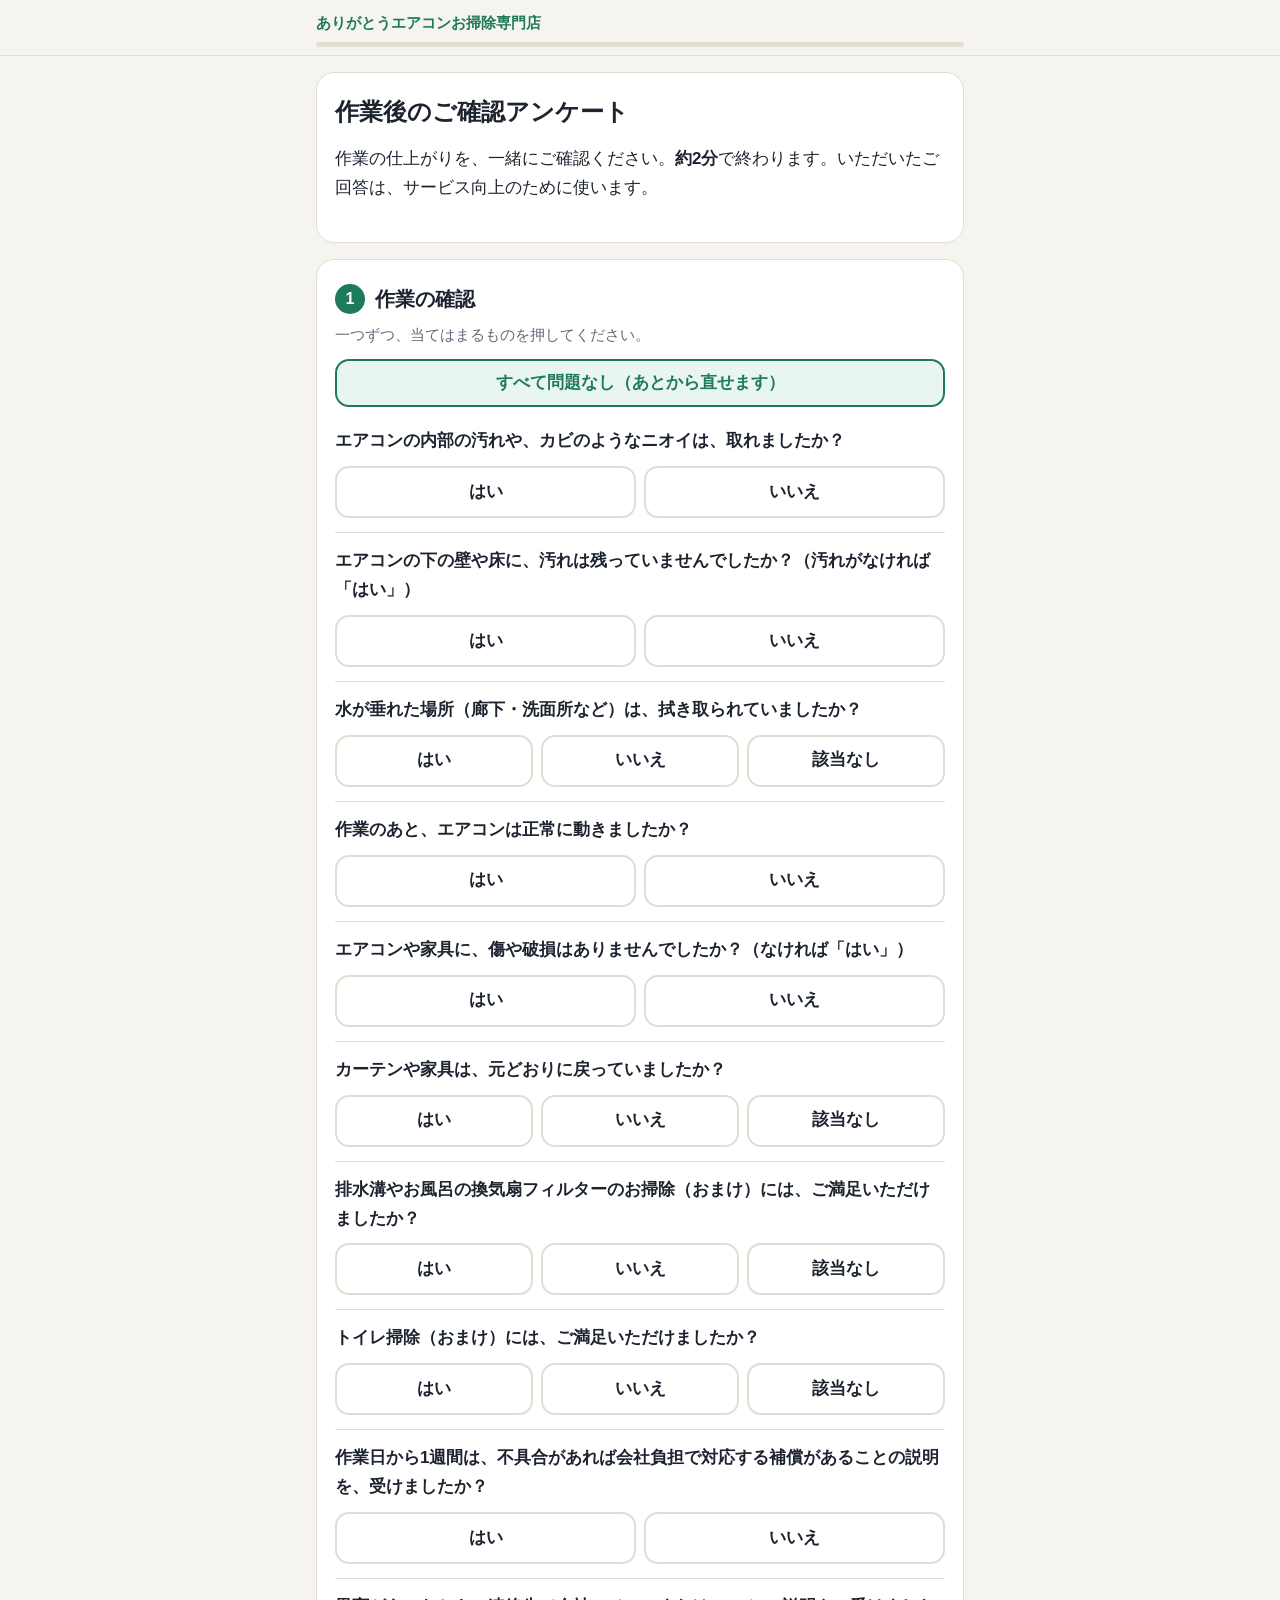
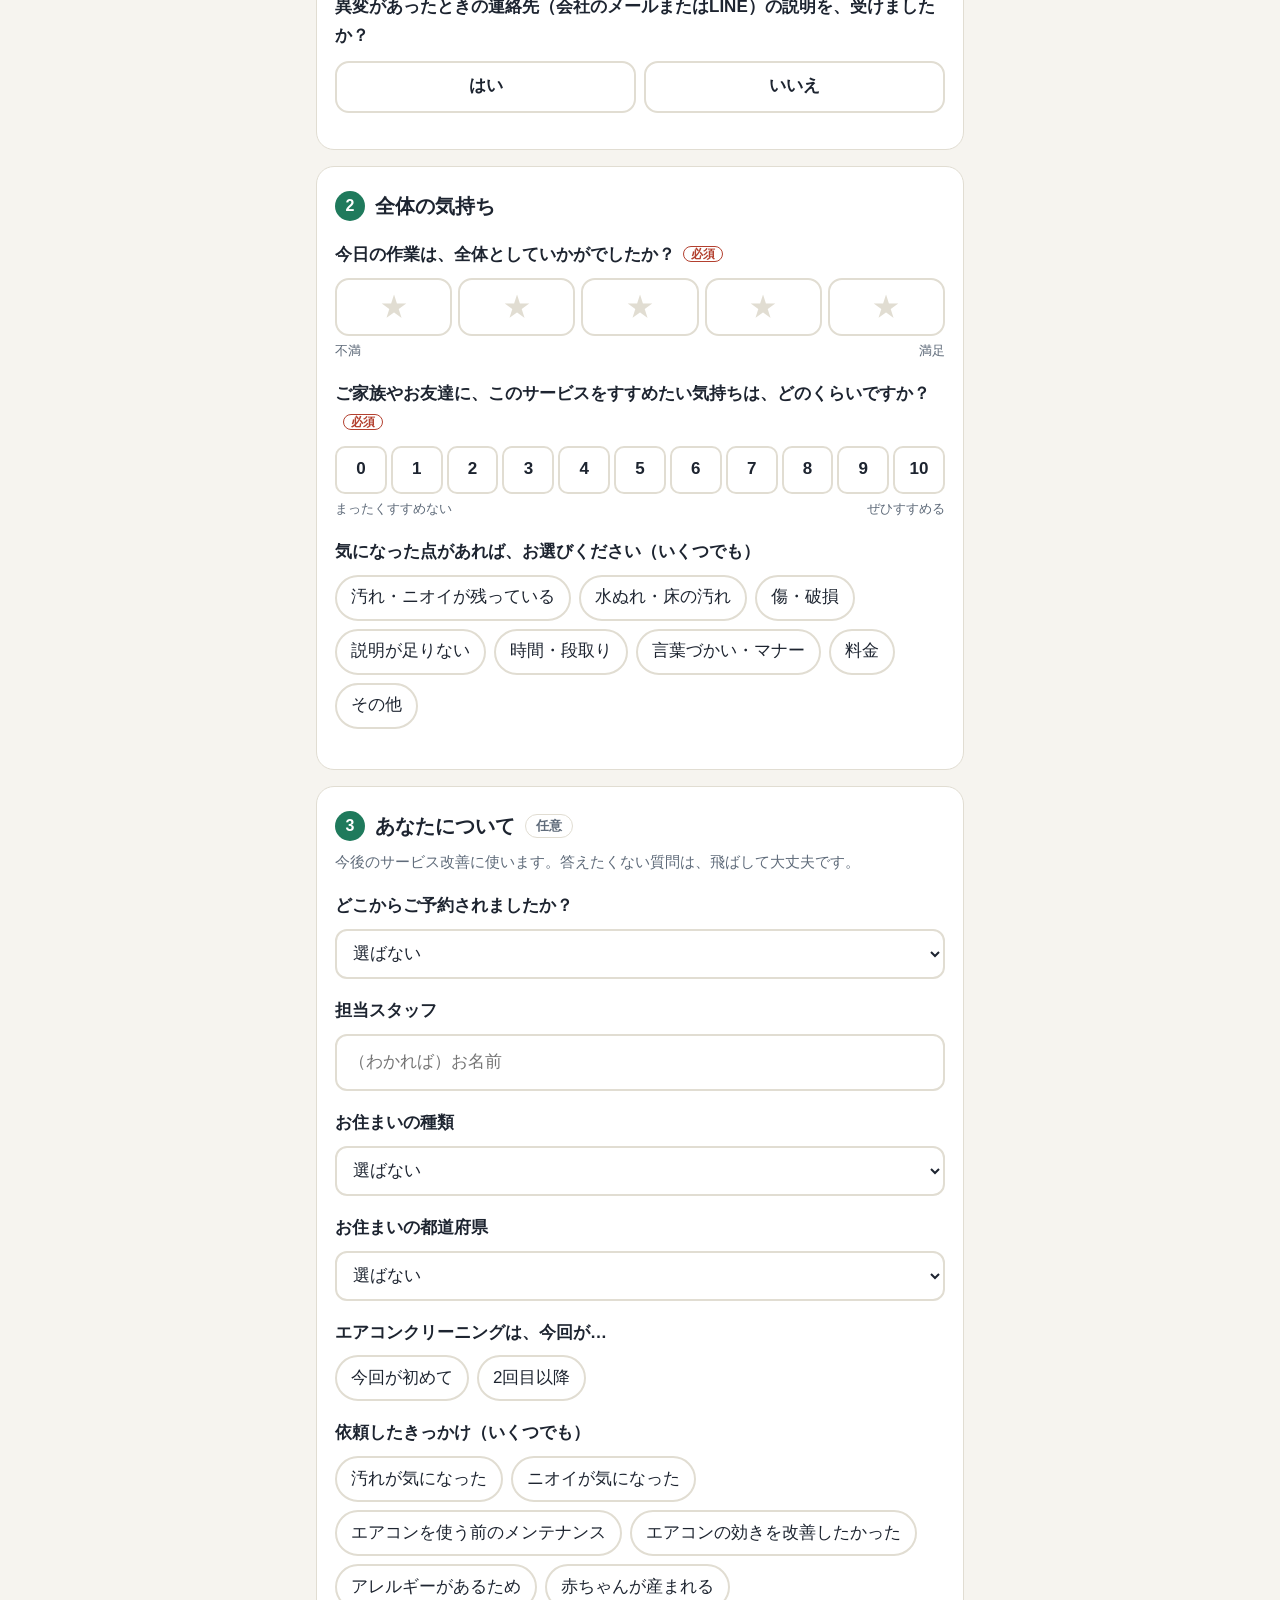
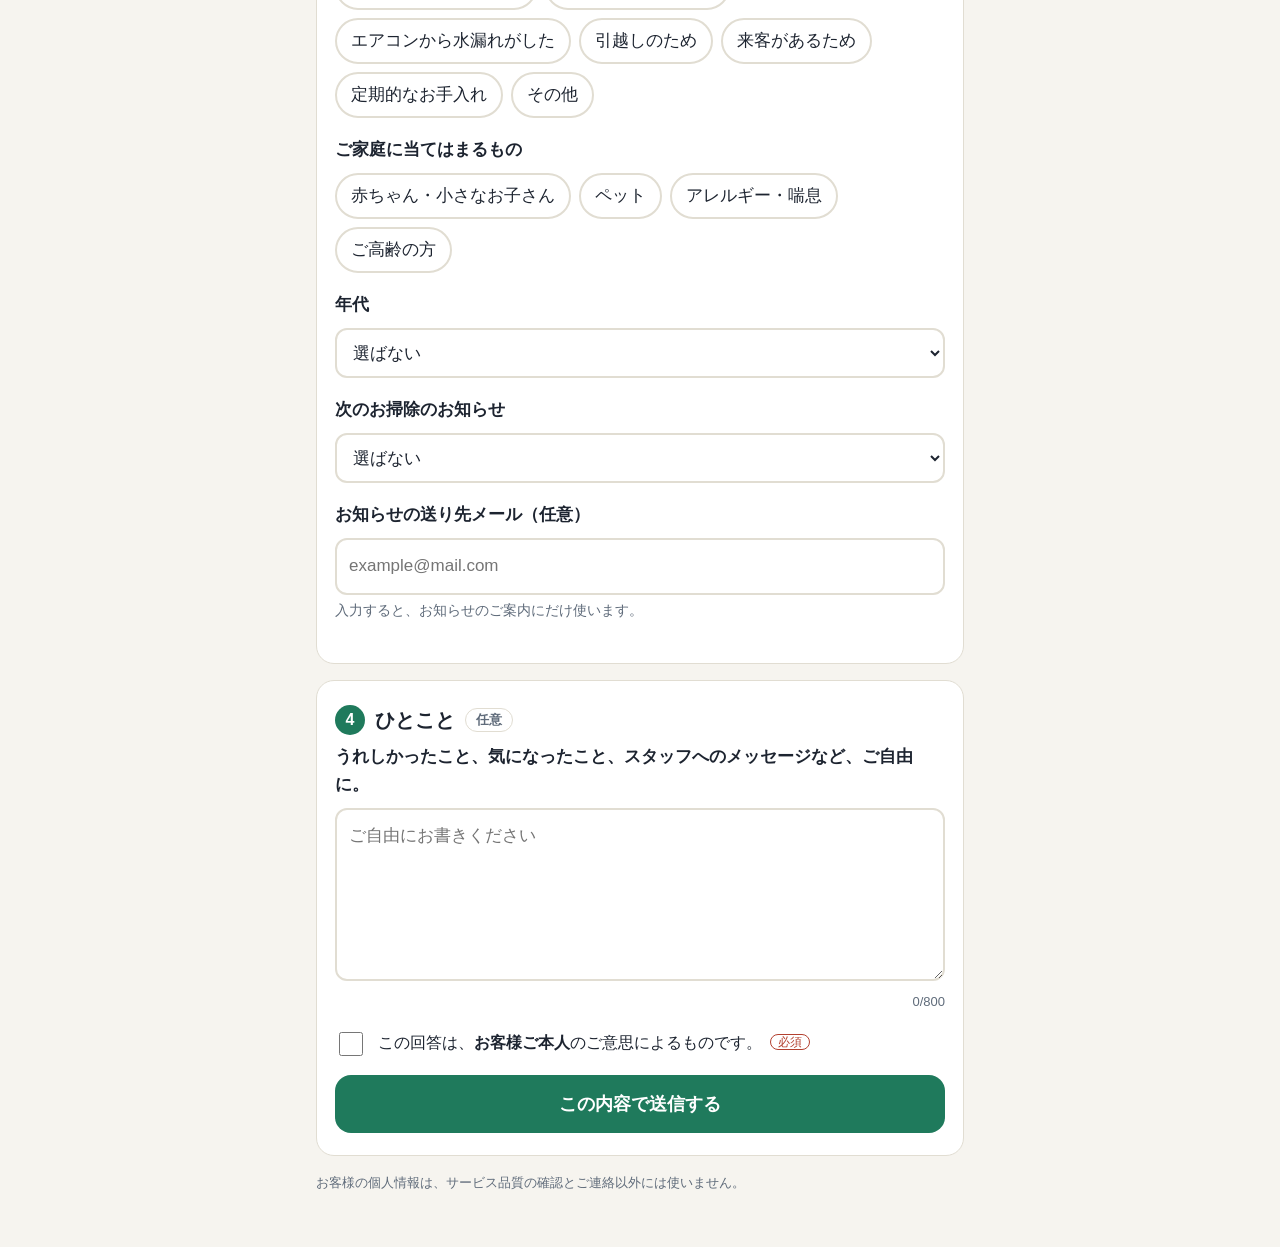
==== index.html @ 0a3c242d "Add files via upload" ====
<!doctype html>
<html lang="ja"><head><meta charset="utf-8"><meta name="viewport" content="width=device-width,initial-scale=1">
<title>作業後のご確認アンケート</title><meta name="robots" content="noindex">
<link rel="stylesheet" href="form.css"></head>
<body>
<header class="top"><div class="wrap"><div class="brand" id="brand"></div><div class="prog" aria-hidden="true"><i id="progbar"></i></div></div></header>
<main class="wrap" id="app">
  <section id="intro" class="card hero"><h1>作業後のご確認アンケート</h1>
    <p>作業の仕上がりを、一緒にご確認ください。<b>約2分</b>で終わります。いただいたご回答は、サービス向上のために使います。</p>
    <p class="note" id="demo" hidden>（デモ表示です。送信しても記録されません）</p></section>
  <form id="f" novalidate autocomplete="off">
    <input type="text" name="website" id="hp" tabindex="-1" autocomplete="off" aria-hidden="true" style="position:absolute;left:-9999px;opacity:0">
    <section class="card" id="s-check"><h2><span class="no">1</span>作業の確認</h2>
      <p class="sub">一つずつ、当てはまるものを押してください。</p>
      <div class="quick"><button type="button" id="allok" class="ghost">すべて問題なし（あとから直せます）</button></div>
      <div id="items"></div></section>
    <section class="card" id="s-score"><h2><span class="no">2</span>全体の気持ち</h2>
      <fieldset class="q" data-err="star"><legend>今日の作業は、全体としていかがでしたか？<em>必須</em></legend><div class="stars" id="stars" role="radiogroup" aria-label="総合の満足度"></div><div class="stars-l"><span>不満</span><span>満足</span></div></fieldset>
      <fieldset class="q" data-err="nps"><legend>ご家族やお友達に、このサービスをすすめたい気持ちは、どのくらいですか？<em>必須</em></legend><div class="nps" id="nps" role="radiogroup" aria-label="すすめたい気持ち（0〜10）"></div><div class="stars-l"><span>まったくすすめない</span><span>ぜひすすめる</span></div></fieldset>
      <fieldset class="q"><legend>気になった点があれば、お選びください（いくつでも）</legend><div class="chips" id="concerns"></div></fieldset></section>
    <section class="card" id="s-you"><h2><span class="no">3</span>あなたについて<span class="opt">任意</span></h2>
      <p class="sub">今後のサービス改善に使います。答えたくない質問は、飛ばして大丈夫です。</p>
      <div id="ask-src" class="q"><label class="lab" for="src">どこからご予約されましたか？</label><select id="src"></select></div>
      <div id="ask-staff" class="q"><label class="lab" for="staff">担当スタッフ</label><div id="staffbox"></div></div>
      <div id="ask-house" class="q"><label class="lab" for="house">お住まいの種類</label><select id="house"></select></div>
      <div id="ask-area" class="q"><label class="lab" for="area">お住まいの都道府県</label><select id="area"></select></div>
      <fieldset class="q"><legend>エアコンクリーニングは、今回が…</legend><div class="chips single" id="visit"></div></fieldset>
      <fieldset class="q"><legend>依頼したきっかけ（いくつでも）</legend><div class="chips" id="reasons"></div></fieldset>
      <fieldset class="q"><legend>ご家庭に当てはまるもの</legend><div class="chips" id="family"></div></fieldset>
      <div class="q"><label class="lab" for="age">年代</label><select id="age"></select></div>
      <div class="q"><label class="lab" for="next">次のお掃除のお知らせ</label><select id="next"></select></div>
      <div class="q" id="ask-email"><label class="lab" for="email">お知らせの送り先メール（任意）</label><input type="email" id="email" inputmode="email" placeholder="example@mail.com" autocomplete="email"><p class="note">入力すると、お知らせのご案内にだけ使います。</p></div></section>
    <section class="card" id="s-text"><h2><span class="no">4</span>ひとこと<span class="opt">任意</span></h2>
      <label class="lab" for="comment">うれしかったこと、気になったこと、スタッフへのメッセージなど、ご自由に。</label>
      <textarea id="comment" rows="5" maxlength="800" placeholder="ご自由にお書きください"></textarea><div class="count"><span id="cnt">0</span>/800</div>
      <label class="agree"><input type="checkbox" id="self"><span>この回答は、<b>お客様ご本人</b>のご意思によるものです。<em>必須</em></span></label>
      <p class="err" id="err" role="alert" hidden></p>
      <button type="submit" id="submit" class="primary">この内容で送信する</button></section>
  </form>
  <section id="done" class="card" hidden></section>
</main>
<footer class="wrap foot"><p>お客様の個人情報は、サービス品質の確認とご連絡以外には使いません。</p></footer>
<script src="config.js"></script><script src="form.js"></script>
</body></html>
---- form.css ----
:root{--bg:#f6f4ef;--card:#fff;--ink:#1d2430;--mute:#5f6b7a;--line:#e1ddd2;--brand:#1f7a5c;--brand2:#e9f5ef;--warn:#b3402f;--warnbg:#fbeeec;--ok:#1f7a5c;--sel:#10294a;--selink:#fff}
@media (prefers-color-scheme:dark){:root:where(:not([data-theme=light])){--bg:#14181d;--card:#1d232b;--ink:#eef1f5;--mute:#a3adba;--line:#323b46;--brand:#4fc59b;--brand2:#1b3a30;--warn:#ff9a8a;--warnbg:#3a2220;--ok:#4fc59b;--sel:#dbe7ff;--selink:#10294a}}
*{box-sizing:border-box}html{-webkit-text-size-adjust:100%}
body{margin:0;background:var(--bg);color:var(--ink);font:17px/1.7 "Hiragino Sans","Hiragino Kaku Gothic ProN","Noto Sans JP","Yu Gothic",sans-serif}
.wrap{max-width:680px;margin:0 auto;padding:0 16px}
.top{position:sticky;top:0;z-index:5;background:var(--bg);border-bottom:1px solid var(--line)}.top .wrap{padding-top:10px;padding-bottom:8px}
.brand{font-weight:700;font-size:15px;color:var(--brand)}.prog{height:5px;background:var(--line);border-radius:4px;margin-top:6px;overflow:hidden}.prog i{display:block;height:100%;width:0;background:var(--brand);transition:width .3s}
.card{background:var(--card);border:1px solid var(--line);border-radius:18px;padding:22px 18px;margin:16px 0}
.hero h1{font-size:24px;line-height:1.4;margin:0 0 8px}h2{font-size:20px;margin:0 0 6px;display:flex;align-items:center;gap:10px}
.no{display:inline-grid;place-items:center;width:30px;height:30px;border-radius:50%;background:var(--brand);color:#fff;font-size:16px;flex:none}.opt{font-size:13px;font-weight:600;color:var(--mute);border:1px solid var(--line);border-radius:12px;padding:0 10px}
.sub,.note{color:var(--mute);font-size:15px;margin:4px 0 12px}.note{font-size:14px}
.q{border:0;padding:0;margin:18px 0}legend,.lab{display:block;font-weight:700;margin-bottom:8px;padding:0}legend em,.agree em{font-style:normal;font-size:12px;color:var(--warn);border:1px solid var(--warn);border-radius:10px;padding:0 7px;margin-left:8px;vertical-align:2px}
.item{border-top:1px solid var(--line);padding:14px 0}.item:first-child{border-top:0}.item p{margin:0 0 10px;font-weight:600}.item.bad{background:var(--warnbg);border-radius:12px;padding:12px 10px}
.seg{display:flex;gap:8px}.seg button{flex:1;min-height:52px;border-radius:14px;border:2px solid var(--line);background:var(--card);color:var(--ink);font:inherit;font-weight:700;cursor:pointer}
.seg button[aria-pressed=true]{background:var(--sel);color:var(--selink);border-color:var(--sel)}.seg button.x[aria-pressed=true]{background:var(--warn);border-color:var(--warn);color:#fff}
.seg button:focus-visible,.chips button:focus-visible,.stars button:focus-visible,.nps button:focus-visible,.primary:focus-visible,.ghost:focus-visible,select:focus-visible,input:focus-visible,textarea:focus-visible{outline:3px solid var(--brand);outline-offset:2px}
.quick{margin:0 0 6px}.ghost{background:var(--brand2);color:var(--brand);border:2px solid var(--brand);border-radius:14px;min-height:48px;padding:0 16px;font:inherit;font-weight:700;cursor:pointer;width:100%}
.stars{display:flex;gap:6px}.stars button{flex:1;min-height:58px;border:2px solid var(--line);border-radius:14px;background:var(--card);font-size:28px;line-height:1;color:var(--line);cursor:pointer}.stars button.on{color:#f2a900;border-color:#f2a900}
.stars-l{display:flex;justify-content:space-between;color:var(--mute);font-size:13px;margin-top:4px}
.nps{display:grid;grid-template-columns:repeat(11,1fr);gap:4px}.nps button{min-height:48px;border:2px solid var(--line);border-radius:10px;background:var(--card);color:var(--ink);font:inherit;font-weight:700;cursor:pointer;padding:0}.nps button[aria-pressed=true]{background:var(--sel);color:var(--selink);border-color:var(--sel)}
@media (max-width:420px){.nps{grid-template-columns:repeat(6,1fr)}}
.chips{display:flex;flex-wrap:wrap;gap:8px}.chips button{min-height:46px;padding:6px 14px;border:2px solid var(--line);border-radius:23px;background:var(--card);color:var(--ink);font:inherit;cursor:pointer}.chips button[aria-pressed=true]{background:var(--brand2);border-color:var(--brand);color:var(--brand);font-weight:700}
select,input[type=email],textarea{width:100%;font:inherit;color:var(--ink);background:var(--card);border:2px solid var(--line);border-radius:12px;padding:12px}select{min-height:50px}
.count{text-align:right;color:var(--mute);font-size:13px}.agree{display:flex;gap:12px;align-items:flex-start;margin:16px 0;font-size:16px}.agree input{width:24px;height:24px;margin-top:3px;flex:none}
.primary{width:100%;min-height:58px;border:0;border-radius:16px;background:var(--brand);color:#fff;font:inherit;font-size:18px;font-weight:800;cursor:pointer}.primary[disabled]{opacity:.6}
.err{color:var(--warn);background:var(--warnbg);border-radius:10px;padding:10px 14px;font-weight:700}
.thanks h2{font-size:24px}.box{border:2px solid var(--brand);background:var(--brand2);border-radius:14px;padding:16px;margin:16px 0}.box h3{margin:0 0 6px;font-size:18px}.box ul{margin:6px 0 10px;padding-left:1.3em}
.linkbtn{display:flex;align-items:center;justify-content:center;min-height:54px;border-radius:14px;background:var(--brand);color:#fff;font-weight:800;text-decoration:none;margin:10px 0;border:0;font:inherit;width:100%;cursor:pointer}.linkbtn.alt{background:var(--card);color:var(--brand);border:2px solid var(--brand)}
.foot{color:var(--mute);font-size:13px;padding-bottom:40px}
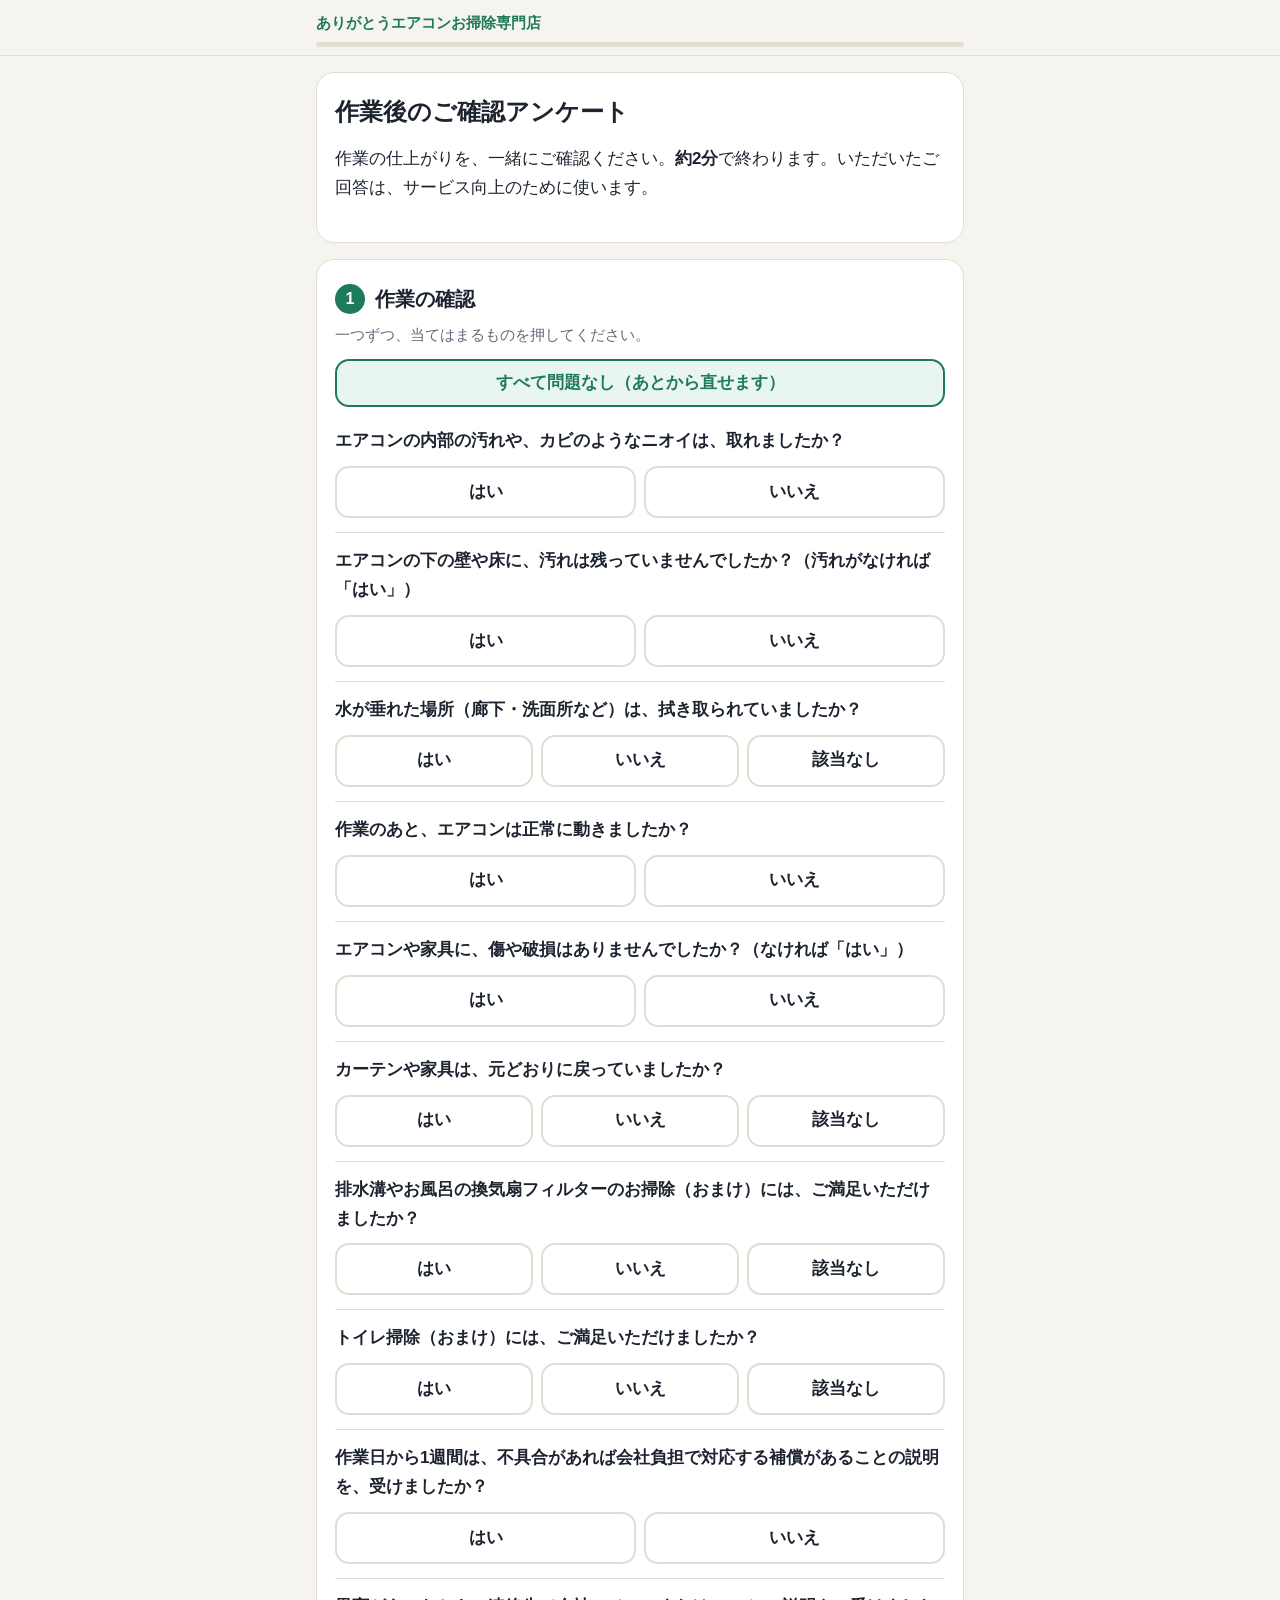
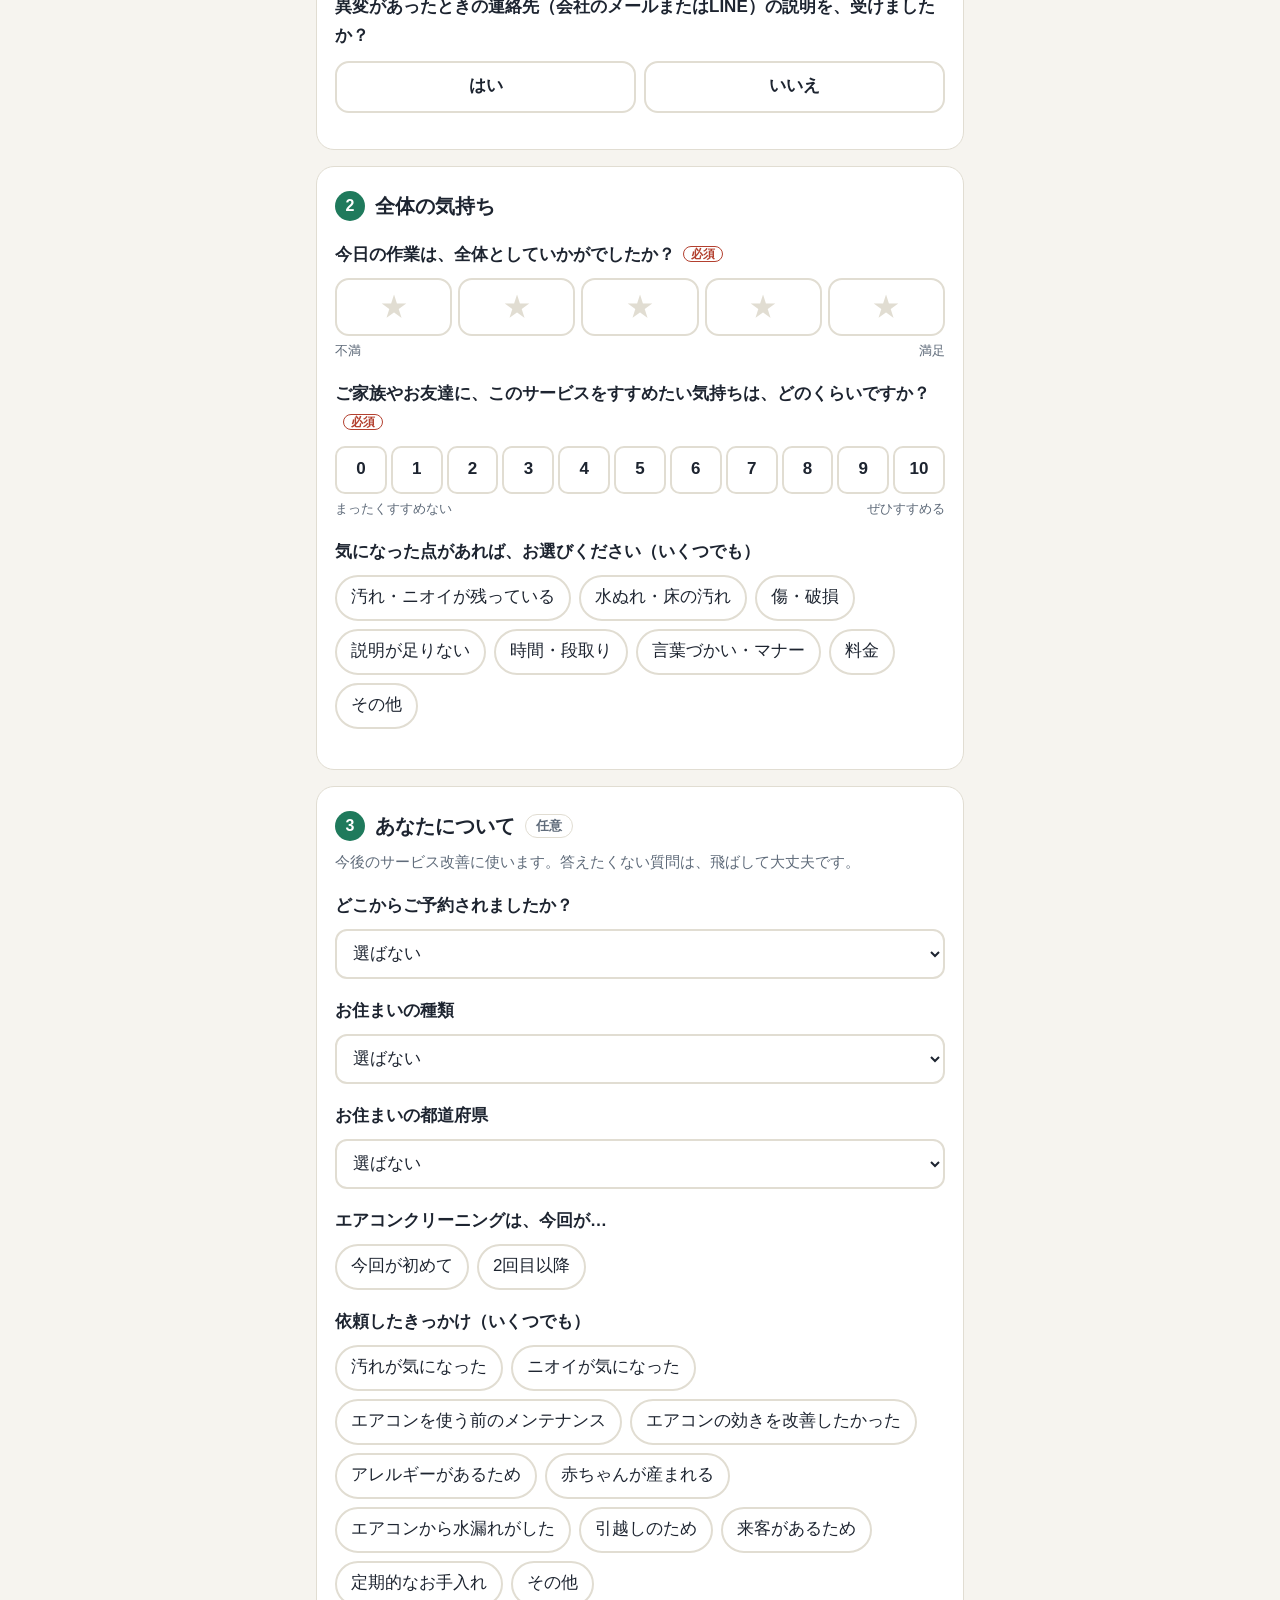
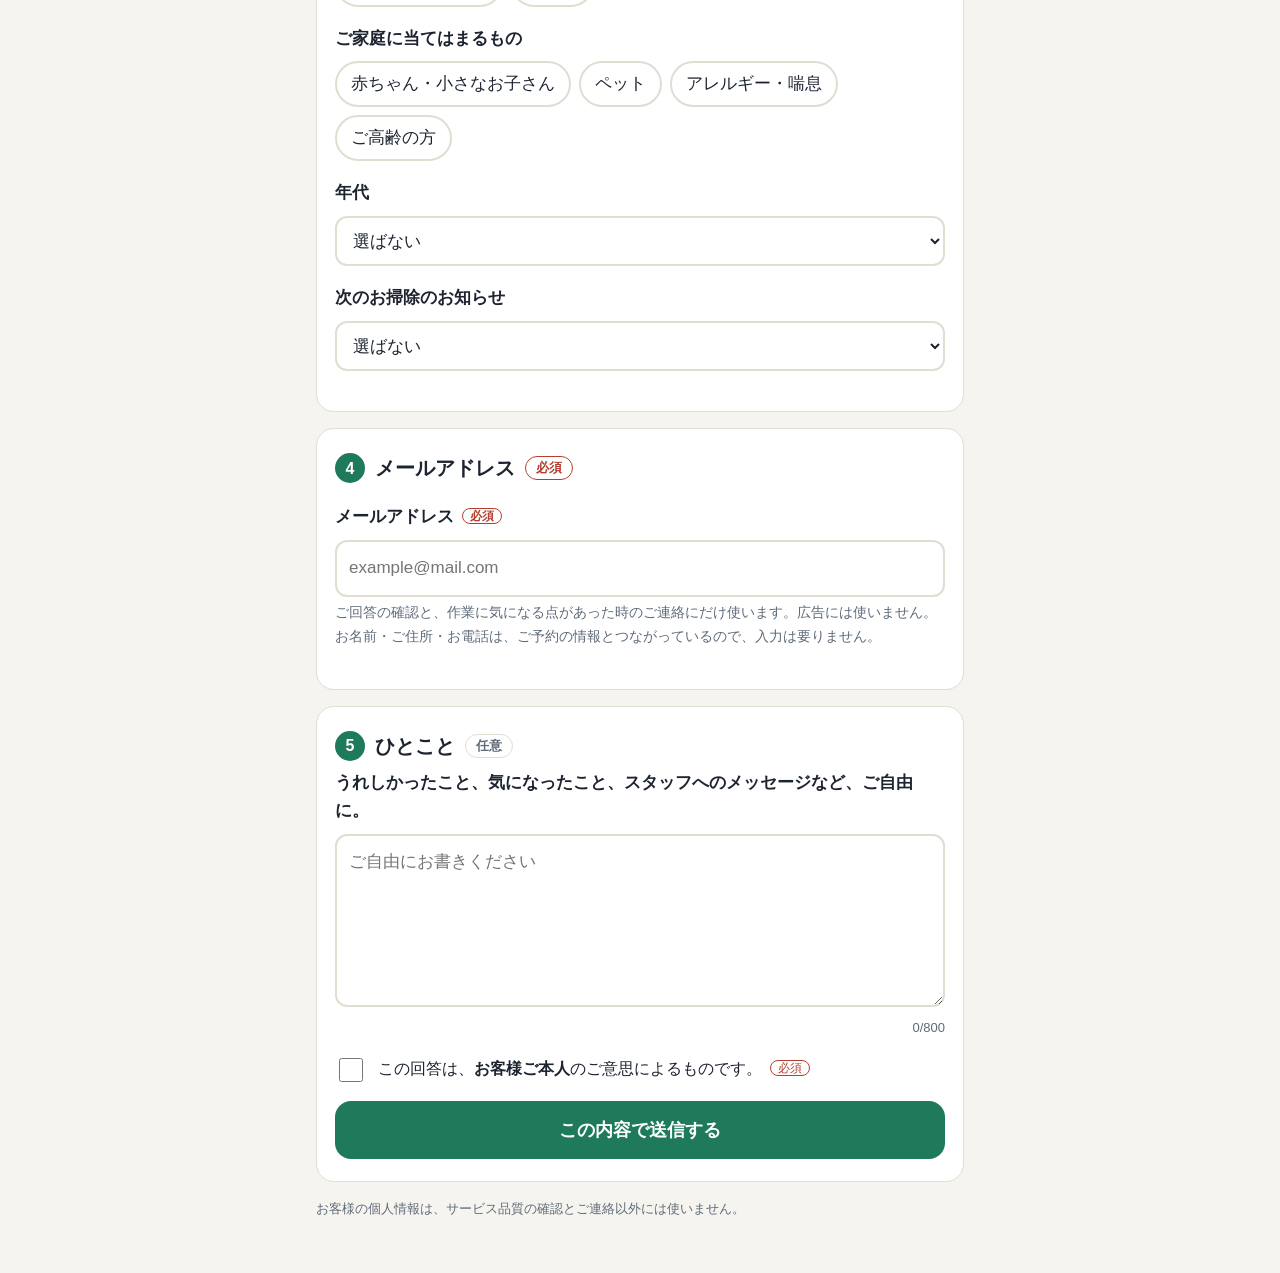
==== commit 54270d81: "品質フォーム: 会社窓口(COMPANIES)・受付番号連動に対応 Co-Authored-By: Claude Sonnet 5.5 <noreply@anthropic.com>" ====
--- a/index.html
+++ b/index.html
@@ -29,8 +29,11 @@
       <fieldset class="q"><legend>ご家庭に当てはまるもの</legend><div class="chips" id="family"></div></fieldset>
       <div class="q"><label class="lab" for="age">年代</label><select id="age"></select></div>
       <div class="q"><label class="lab" for="next">次のお掃除のお知らせ</label><select id="next"></select></div>
-      <div class="q" id="ask-email"><label class="lab" for="email">お知らせの送り先メール（任意）</label><input type="email" id="email" inputmode="email" placeholder="example@mail.com" autocomplete="email"><p class="note">入力すると、お知らせのご案内にだけ使います。</p></div></section>
-    <section class="card" id="s-text"><h2><span class="no">4</span>ひとこと<span class="opt">任意</span></h2>
+</section>
+    <section class="card" id="s-mail"><h2><span class="no">4</span>メールアドレス<span class="req">必須</span></h2>
+      <div class="q" id="ask-email"><label class="lab" for="email">メールアドレス<em>必須</em></label><input type="email" id="email" inputmode="email" placeholder="example@mail.com" autocomplete="email" required>
+        <p class="note">ご回答の確認と、作業に気になる点があった時のご連絡にだけ使います。広告には使いません。<br>お名前・ご住所・お電話は、ご予約の情報とつながっているので、入力は要りません。</p></div></section>
+    <section class="card" id="s-text"><h2><span class="no">5</span>ひとこと<span class="opt">任意</span></h2>
       <label class="lab" for="comment">うれしかったこと、気になったこと、スタッフへのメッセージなど、ご自由に。</label>
       <textarea id="comment" rows="5" maxlength="800" placeholder="ご自由にお書きください"></textarea><div class="count"><span id="cnt">0</span>/800</div>
       <label class="agree"><input type="checkbox" id="self"><span>この回答は、<b>お客様ご本人</b>のご意思によるものです。<em>必須</em></span></label>
--- a/form.css
+++ b/form.css
@@ -7,7 +7,7 @@
 .brand{font-weight:700;font-size:15px;color:var(--brand)}.prog{height:5px;background:var(--line);border-radius:4px;margin-top:6px;overflow:hidden}.prog i{display:block;height:100%;width:0;background:var(--brand);transition:width .3s}
 .card{background:var(--card);border:1px solid var(--line);border-radius:18px;padding:22px 18px;margin:16px 0}
 .hero h1{font-size:24px;line-height:1.4;margin:0 0 8px}h2{font-size:20px;margin:0 0 6px;display:flex;align-items:center;gap:10px}
-.no{display:inline-grid;place-items:center;width:30px;height:30px;border-radius:50%;background:var(--brand);color:#fff;font-size:16px;flex:none}.opt{font-size:13px;font-weight:600;color:var(--mute);border:1px solid var(--line);border-radius:12px;padding:0 10px}
+.no{display:inline-grid;place-items:center;width:30px;height:30px;border-radius:50%;background:var(--brand);color:#fff;font-size:16px;flex:none}.req{font-size:13px;font-weight:600;color:var(--warn);border:1px solid var(--warn);border-radius:12px;padding:0 10px}.q em{font-style:normal;font-size:12px;color:var(--warn);border:1px solid var(--warn);border-radius:10px;padding:0 7px;margin-left:8px;vertical-align:2px}.opt{font-size:13px;font-weight:600;color:var(--mute);border:1px solid var(--line);border-radius:12px;padding:0 10px}
 .sub,.note{color:var(--mute);font-size:15px;margin:4px 0 12px}.note{font-size:14px}
 .q{border:0;padding:0;margin:18px 0}legend,.lab{display:block;font-weight:700;margin-bottom:8px;padding:0}legend em,.agree em{font-style:normal;font-size:12px;color:var(--warn);border:1px solid var(--warn);border-radius:10px;padding:0 7px;margin-left:8px;vertical-align:2px}
 .item{border-top:1px solid var(--line);padding:14px 0}.item:first-child{border-top:0}.item p{margin:0 0 10px;font-weight:600}.item.bad{background:var(--warnbg);border-radius:12px;padding:12px 10px}
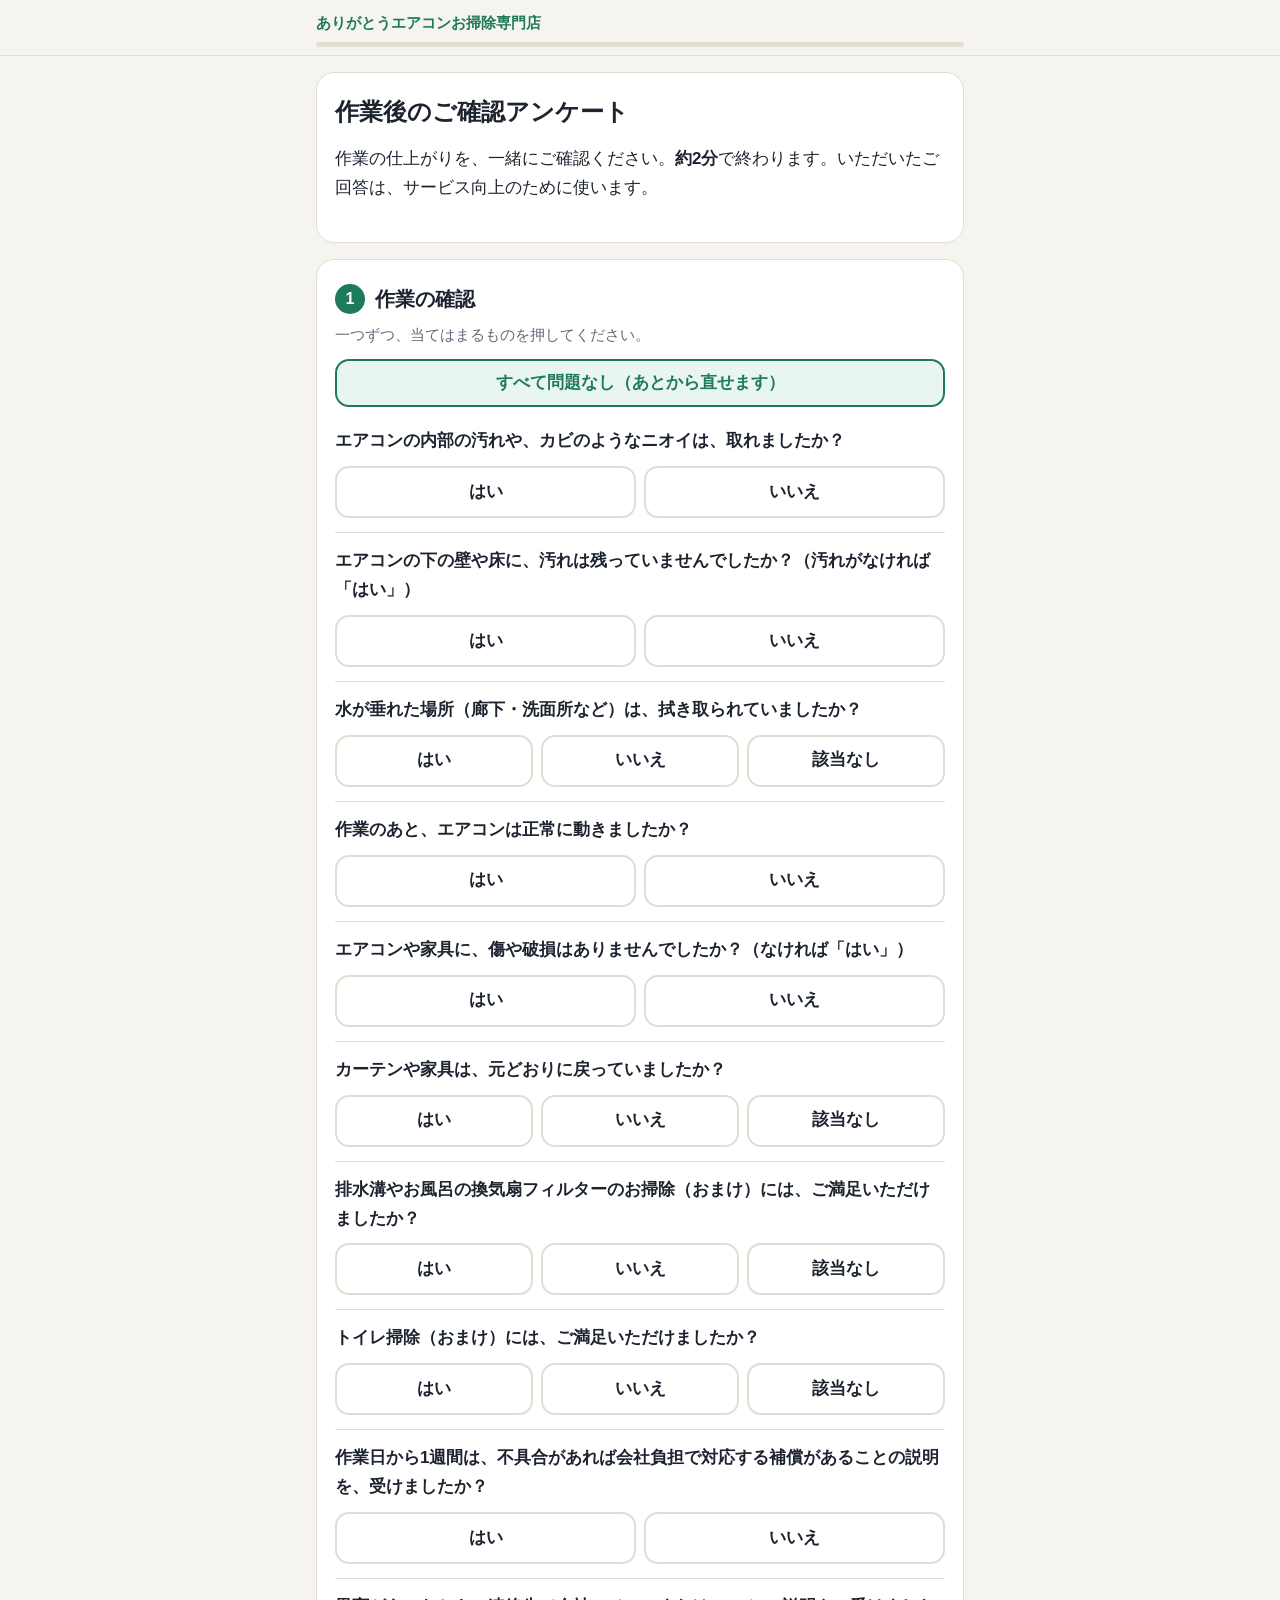
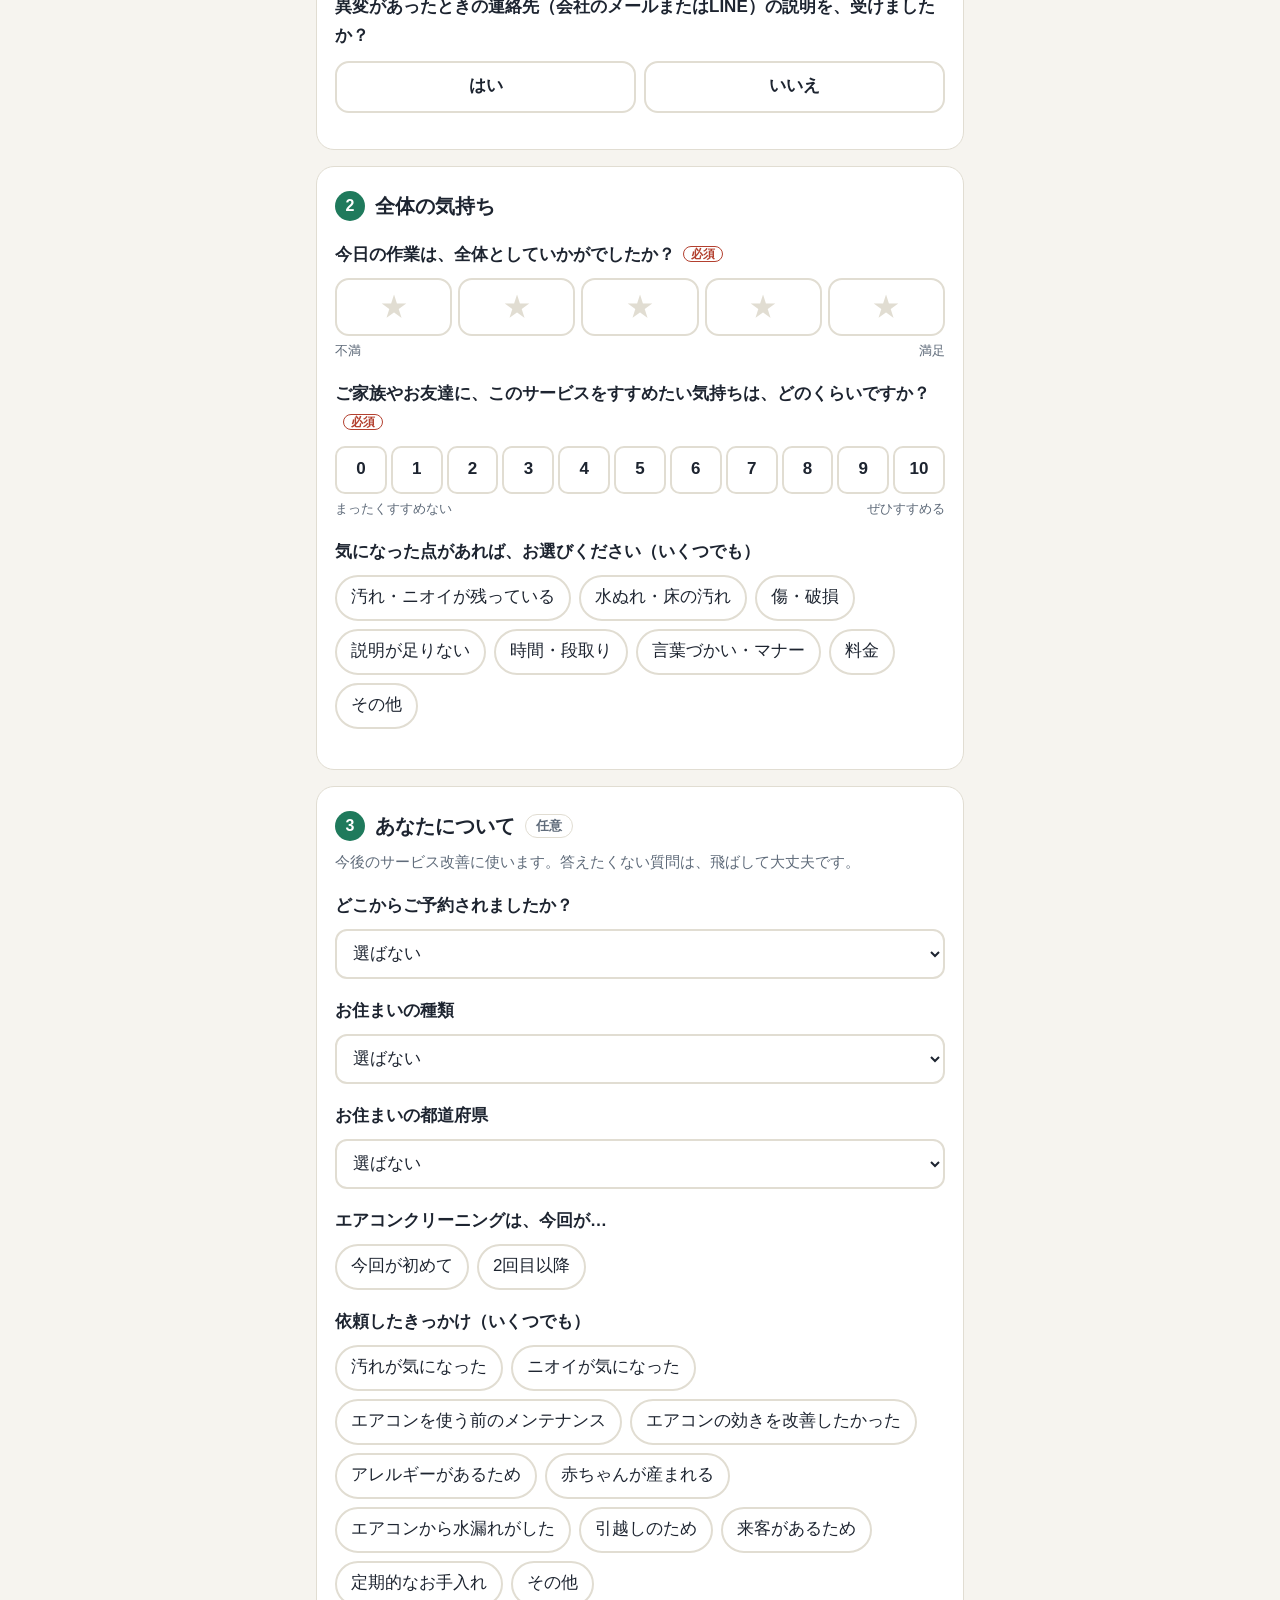
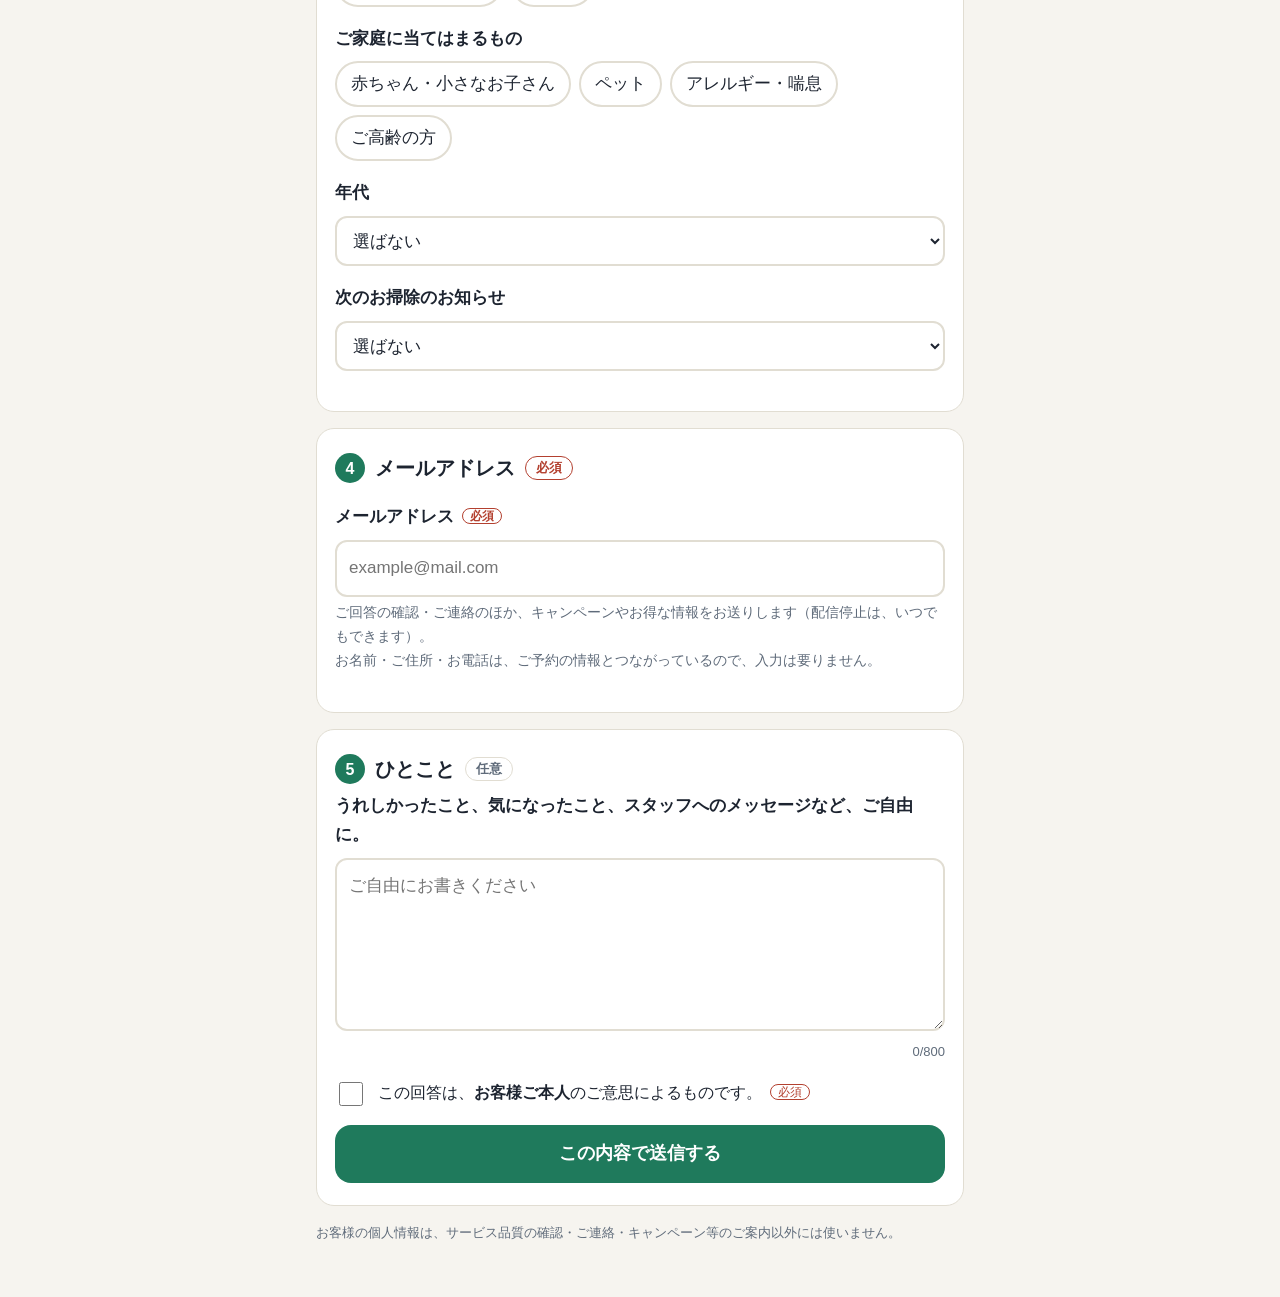
==== commit d0f56e3f: "メール欄の文言：キャンペーン等のご案内を送ることを明記 Co-Authored-By: Claude Sonnet 5.5 <noreply@anthropic.com>" ====
--- a/index.html
+++ b/index.html
@@ -32,7 +32,7 @@
 </section>
     <section class="card" id="s-mail"><h2><span class="no">4</span>メールアドレス<span class="req">必須</span></h2>
       <div class="q" id="ask-email"><label class="lab" for="email">メールアドレス<em>必須</em></label><input type="email" id="email" inputmode="email" placeholder="example@mail.com" autocomplete="email" required>
-        <p class="note">ご回答の確認と、作業に気になる点があった時のご連絡にだけ使います。広告には使いません。<br>お名前・ご住所・お電話は、ご予約の情報とつながっているので、入力は要りません。</p></div></section>
+        <p class="note">ご回答の確認・ご連絡のほか、キャンペーンやお得な情報をお送りします（配信停止は、いつでもできます）。<br>お名前・ご住所・お電話は、ご予約の情報とつながっているので、入力は要りません。</p></div></section>
     <section class="card" id="s-text"><h2><span class="no">5</span>ひとこと<span class="opt">任意</span></h2>
       <label class="lab" for="comment">うれしかったこと、気になったこと、スタッフへのメッセージなど、ご自由に。</label>
       <textarea id="comment" rows="5" maxlength="800" placeholder="ご自由にお書きください"></textarea><div class="count"><span id="cnt">0</span>/800</div>
@@ -42,6 +42,6 @@
   </form>
   <section id="done" class="card" hidden></section>
 </main>
-<footer class="wrap foot"><p>お客様の個人情報は、サービス品質の確認とご連絡以外には使いません。</p></footer>
+<footer class="wrap foot"><p>お客様の個人情報は、サービス品質の確認・ご連絡・キャンペーン等のご案内以外には使いません。</p></footer>
 <script src="config.js"></script><script src="form.js"></script>
 </body></html>
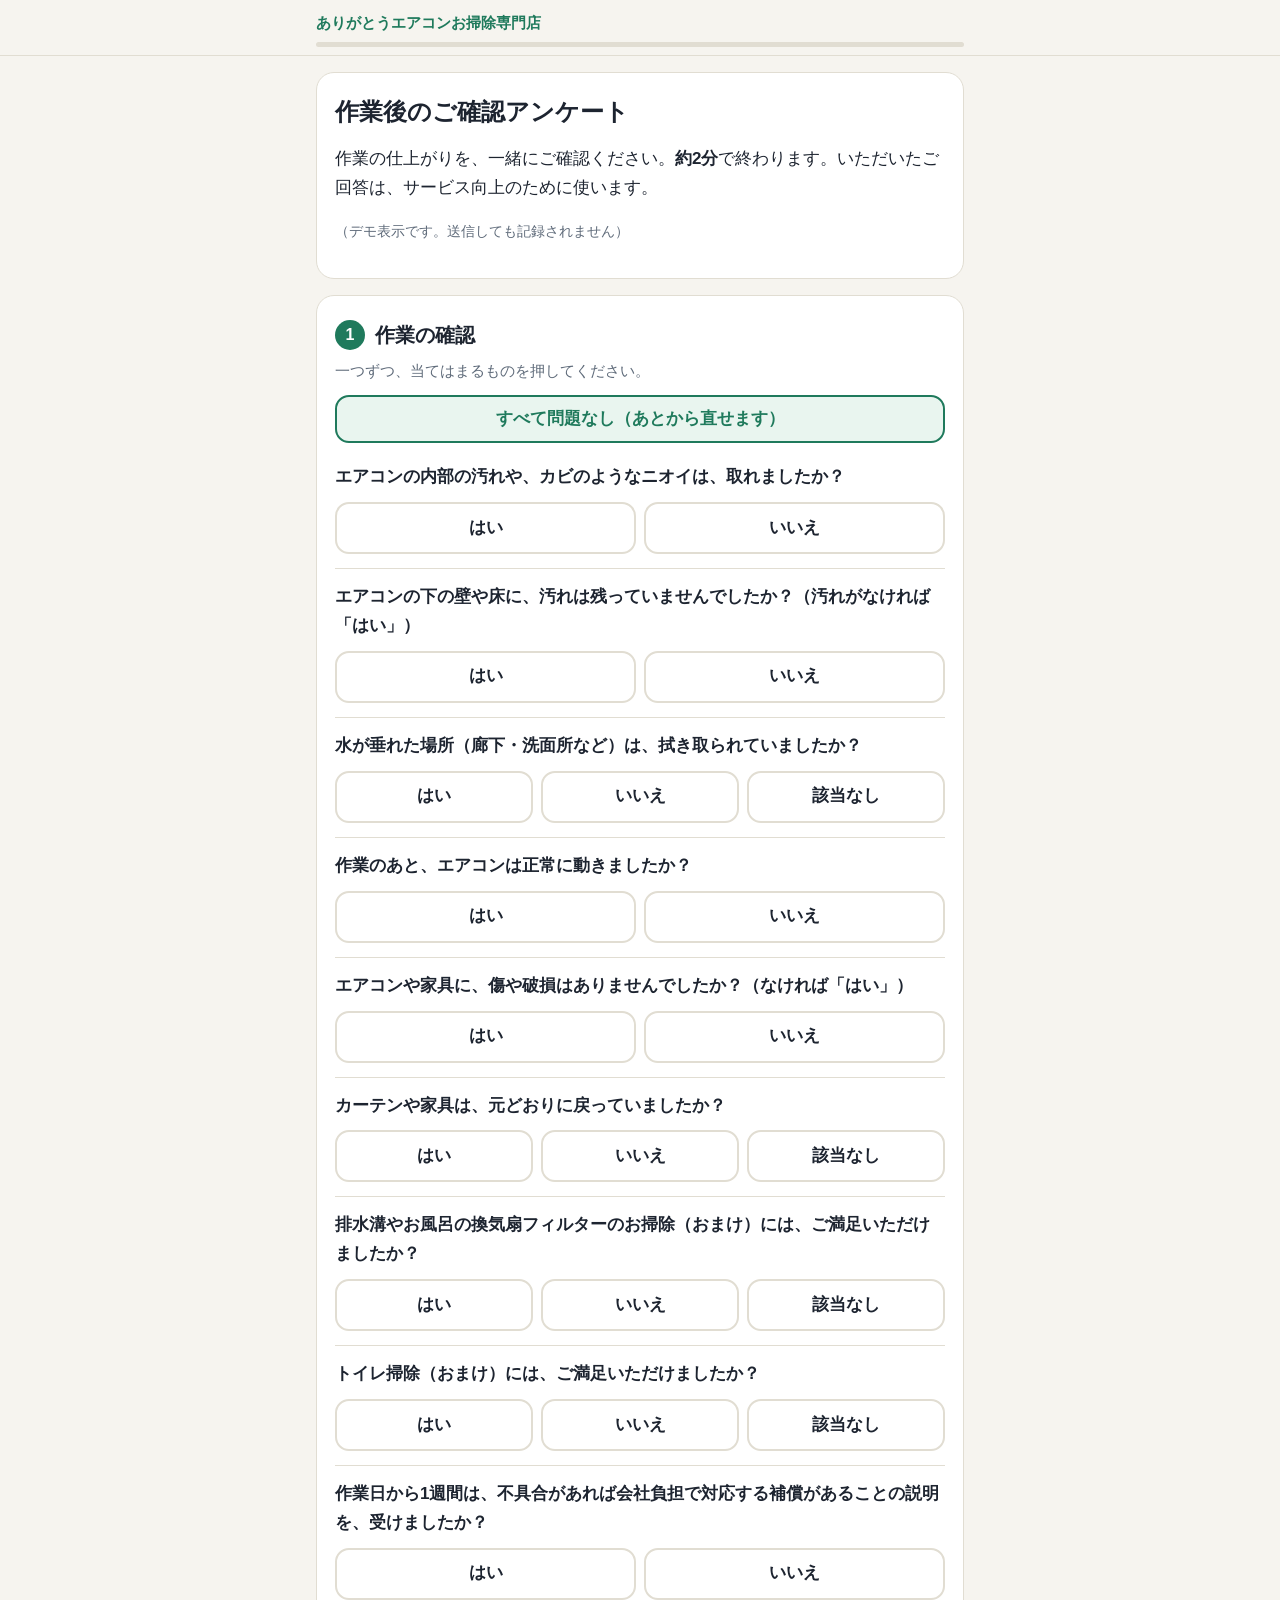
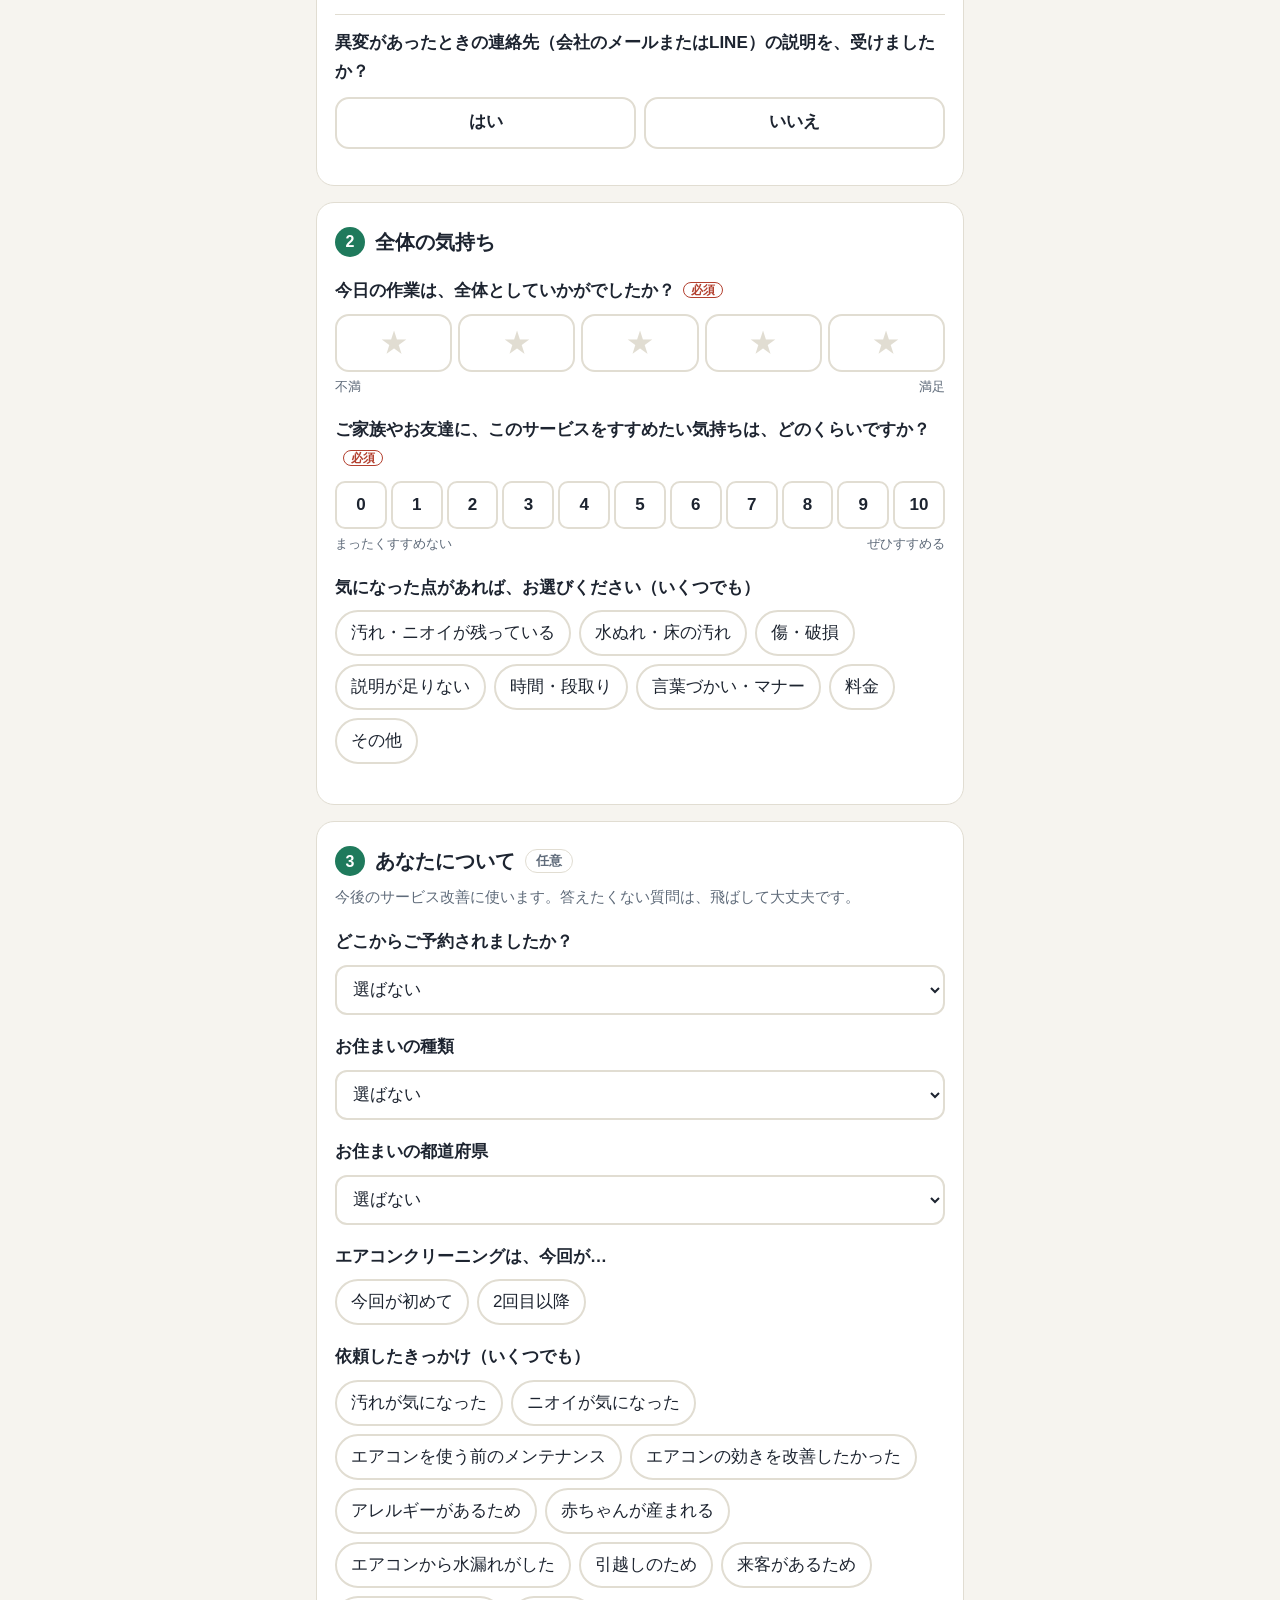
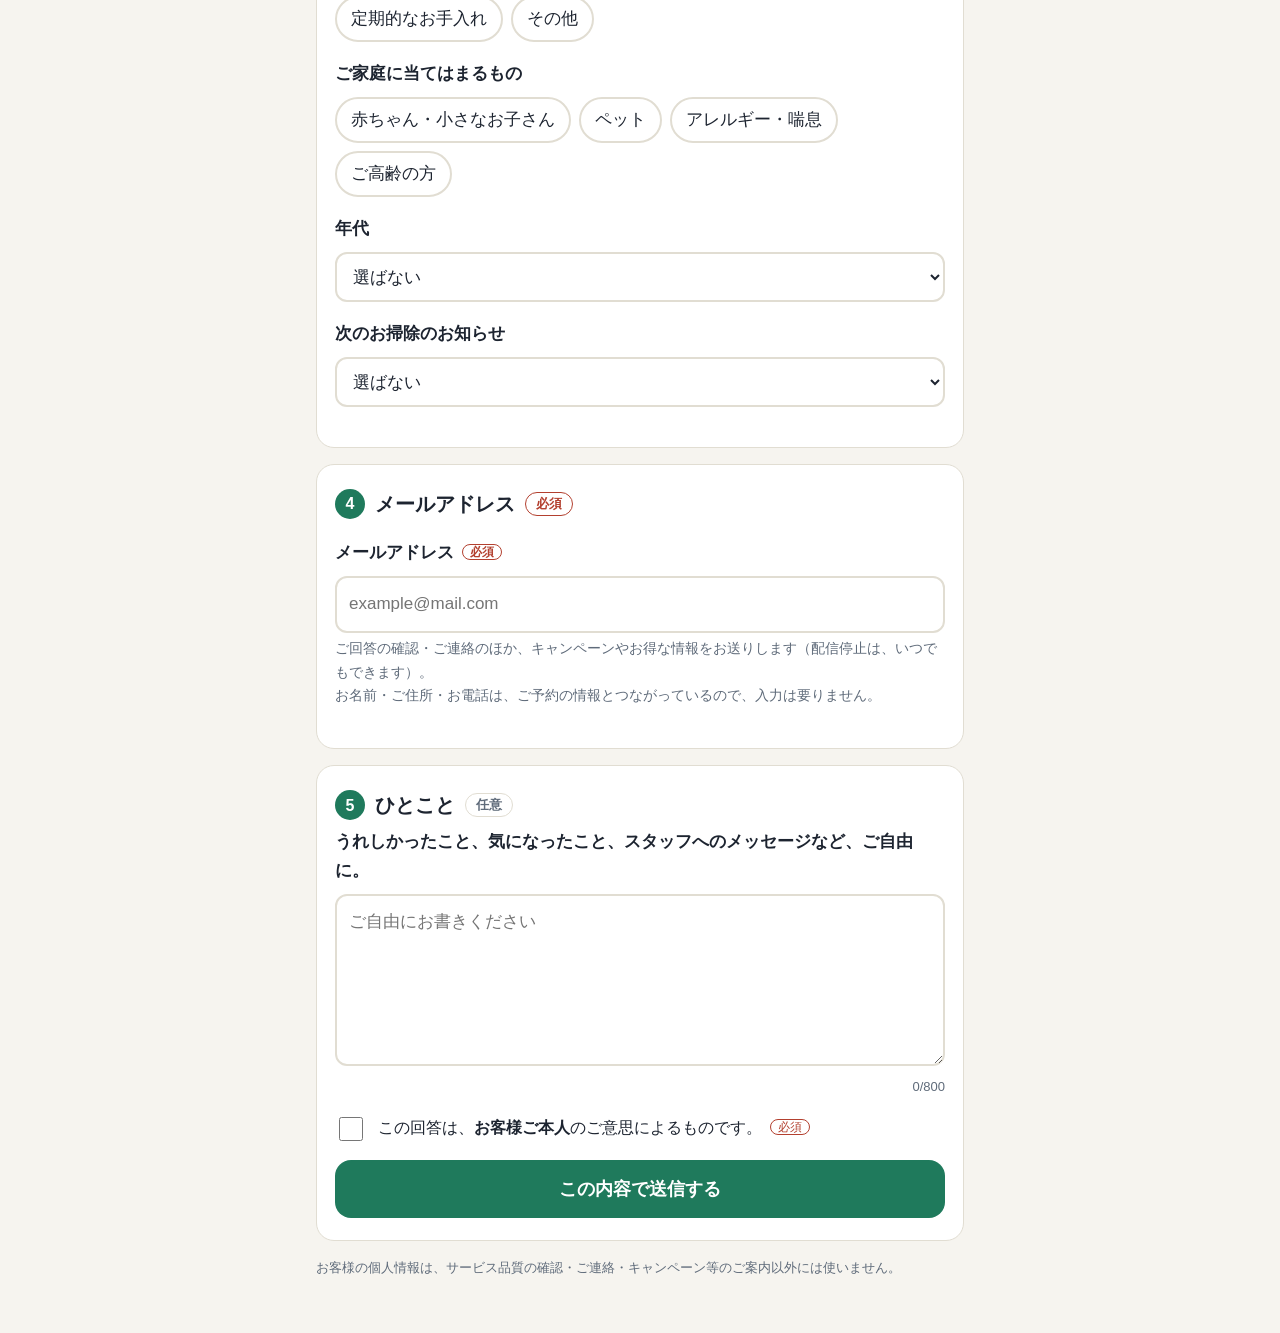
==== commit 982b8100: "セキュリティ強化 2026-10-11（CSP・エスケープ・期限つきリンク・合言葉をURLに残さない） Co-Authored-By: Claude Fable 5.1 <noreply@anthro" ====
--- a/index.html
+++ b/index.html
@@ -1,6 +1,8 @@
 <!doctype html>
 <html lang="ja"><head><meta charset="utf-8"><meta name="viewport" content="width=device-width,initial-scale=1">
 <title>作業後のご確認アンケート</title><meta name="robots" content="noindex">
+<meta http-equiv="Content-Security-Policy" content="default-src 'self'; script-src 'self'; style-src 'self' 'unsafe-inline'; img-src 'self' data:; connect-src 'self' https://script.google.com https://script.googleusercontent.com; font-src 'self' data:; object-src 'none'; base-uri 'self'; form-action 'self'">
+<meta name="referrer" content="no-referrer">
 <link rel="stylesheet" href="form.css"></head>
 <body>
 <header class="top"><div class="wrap"><div class="brand" id="brand"></div><div class="prog" aria-hidden="true"><i id="progbar"></i></div></div></header>
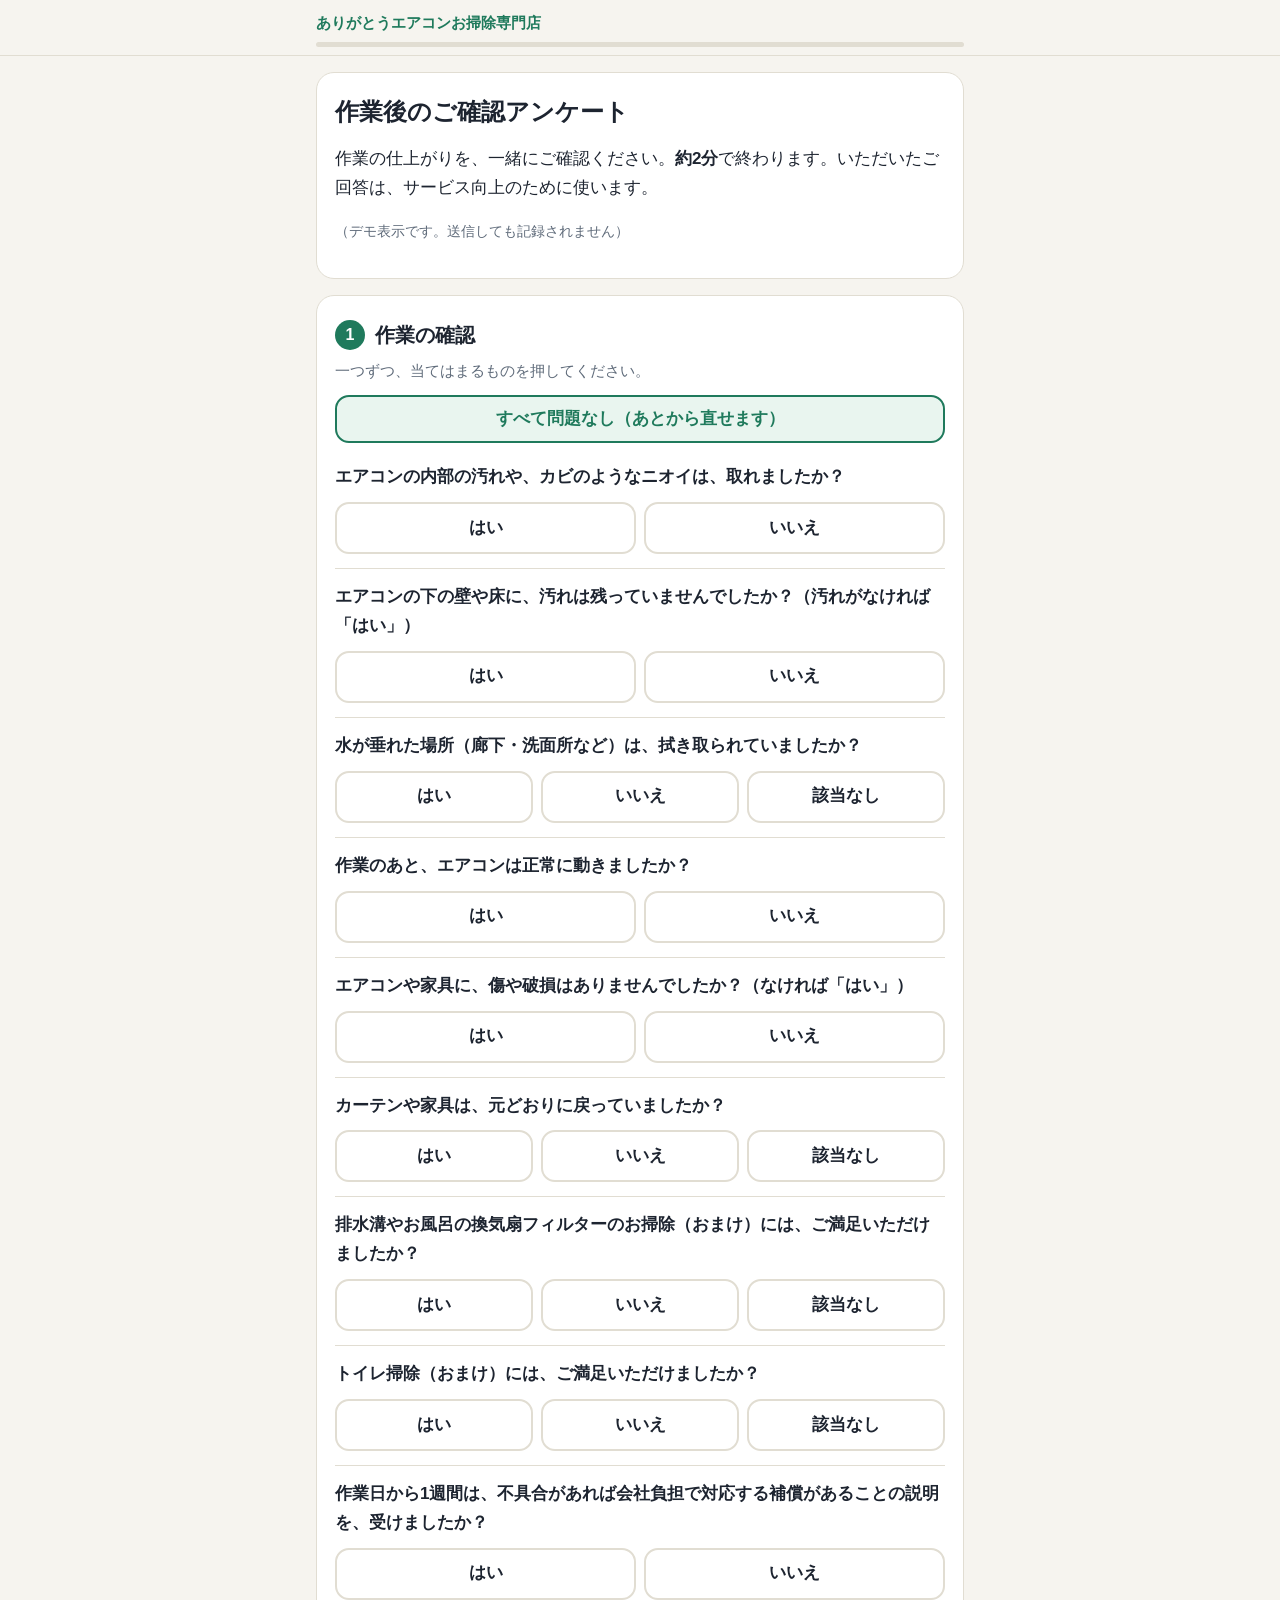
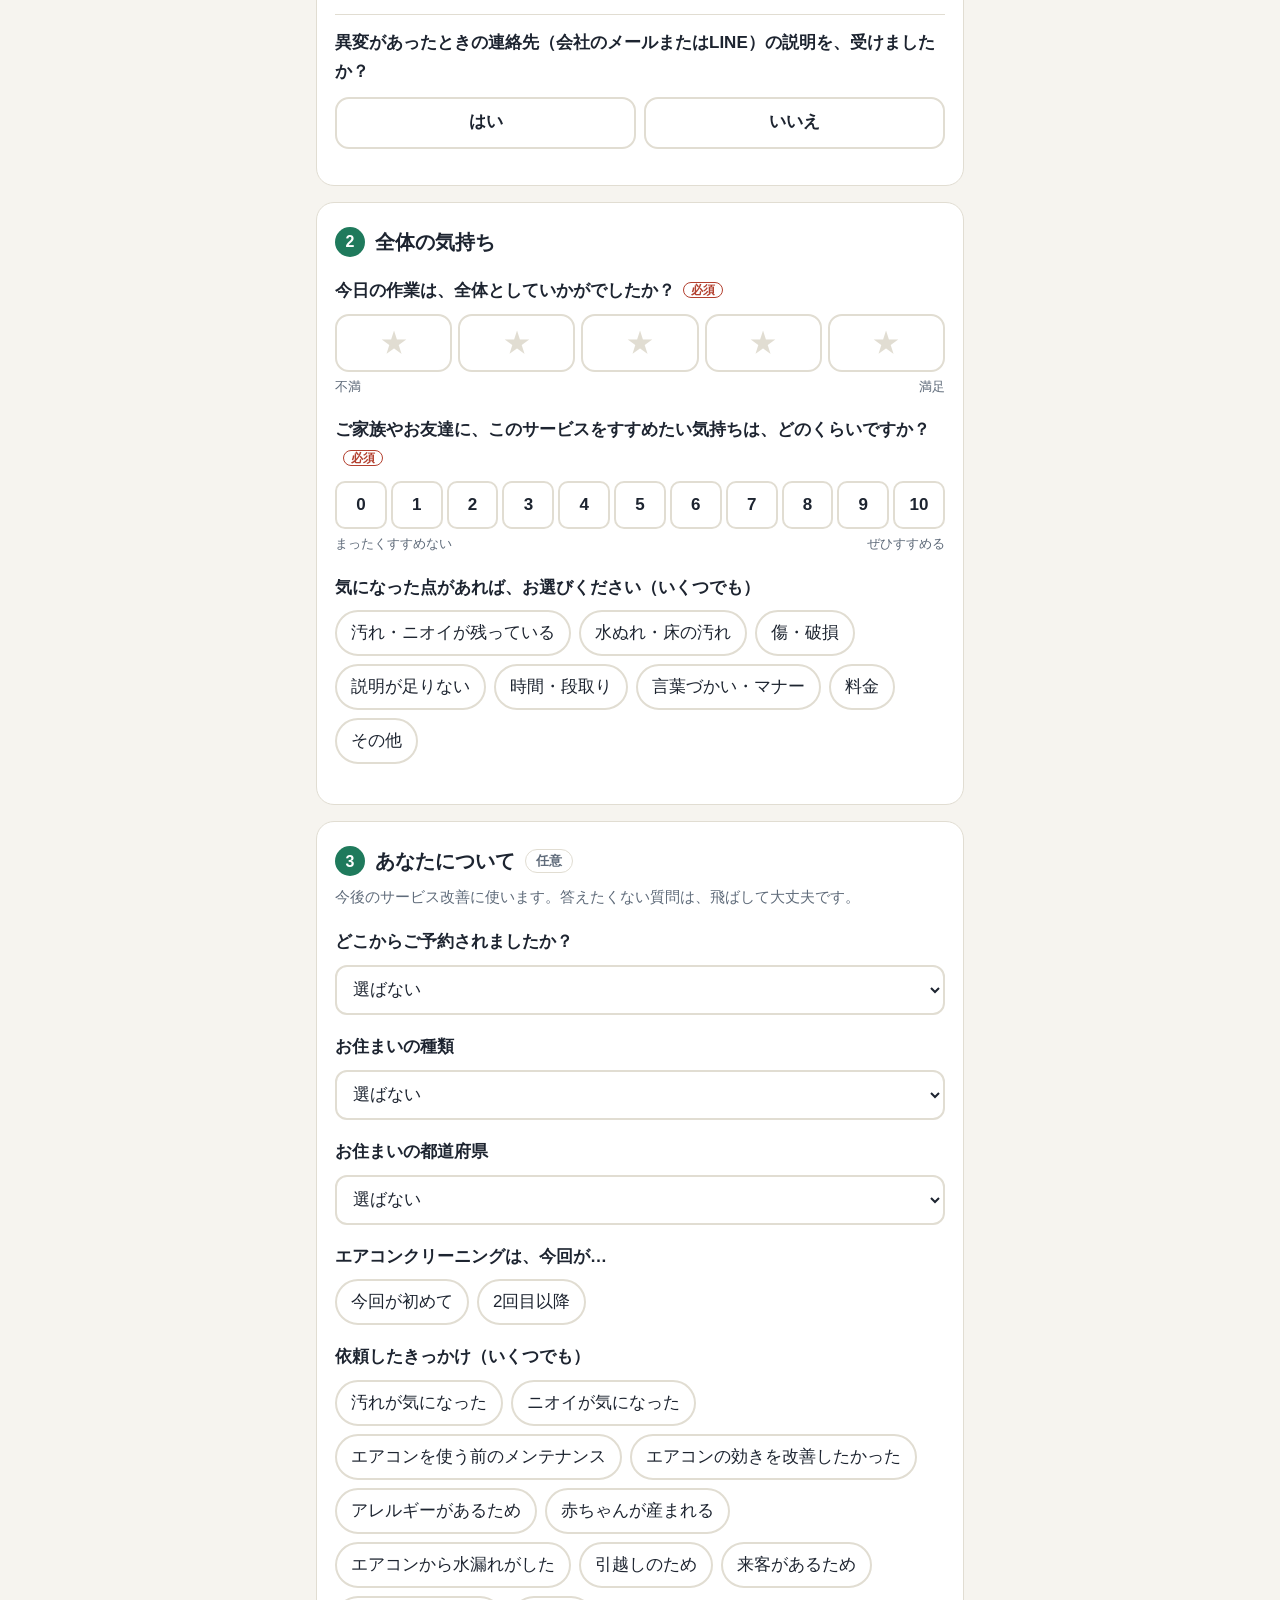
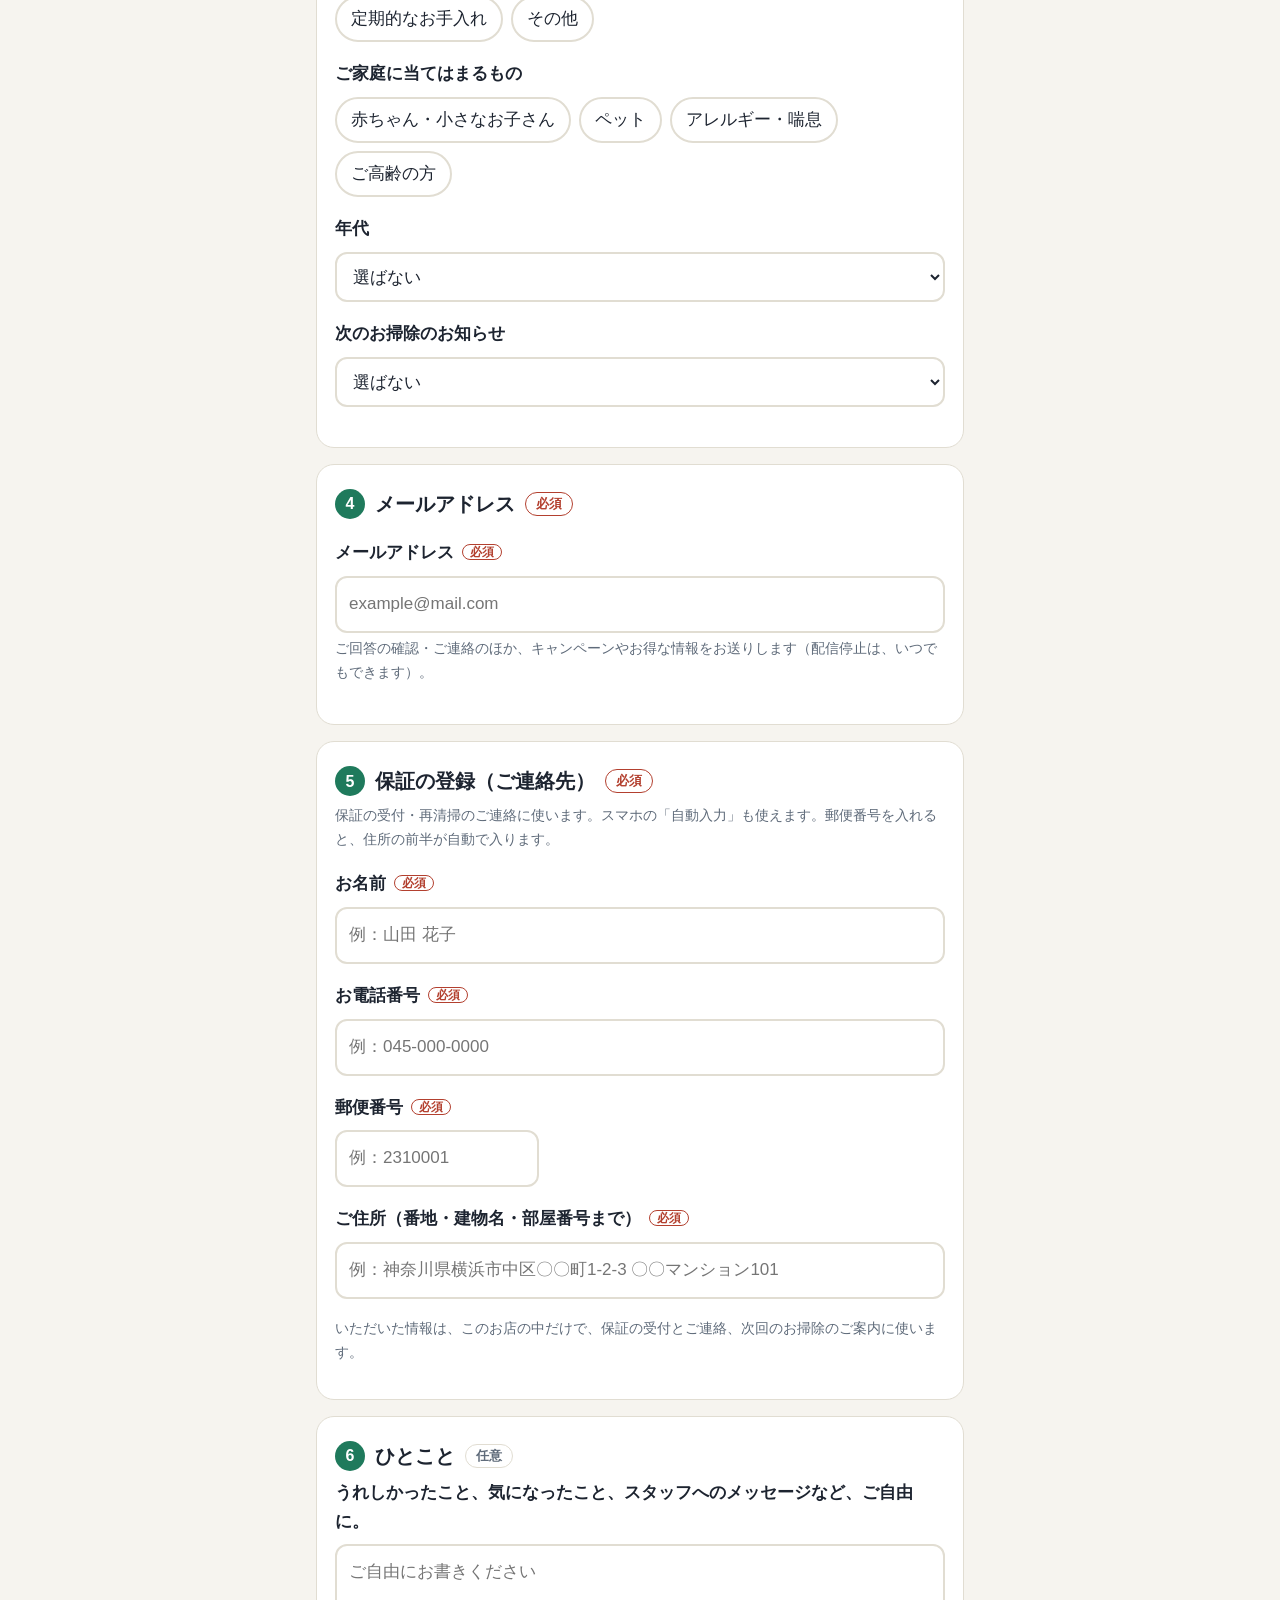
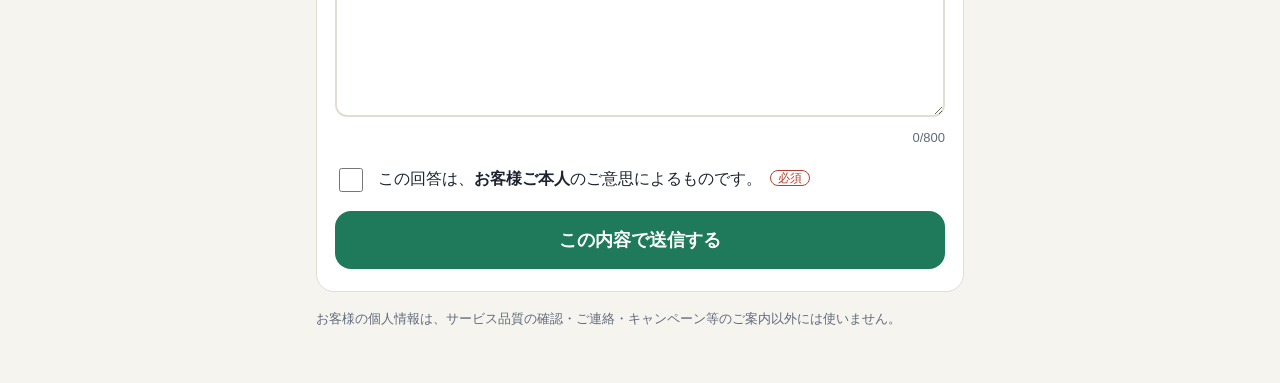
==== commit 919e8d25: "保証の登録（お名前・電話・郵便番号・住所）を必須に・郵便番号から住所（2026-10-13 三浦さんの決定） Co-Authored-By: Claude Opus 5.5 <noreply@anth" ====
--- a/index.html
+++ b/index.html
@@ -34,8 +34,15 @@
 </section>
     <section class="card" id="s-mail"><h2><span class="no">4</span>メールアドレス<span class="req">必須</span></h2>
       <div class="q" id="ask-email"><label class="lab" for="email">メールアドレス<em>必須</em></label><input type="email" id="email" inputmode="email" placeholder="example@mail.com" autocomplete="email" required>
-        <p class="note">ご回答の確認・ご連絡のほか、キャンペーンやお得な情報をお送りします（配信停止は、いつでもできます）。<br>お名前・ご住所・お電話は、ご予約の情報とつながっているので、入力は要りません。</p></div></section>
-    <section class="card" id="s-text"><h2><span class="no">5</span>ひとこと<span class="opt">任意</span></h2>
+        <p class="note">ご回答の確認・ご連絡のほか、キャンペーンやお得な情報をお送りします（配信停止は、いつでもできます）。</p></div></section>
+    <section class="card" id="s-contact"><h2><span class="no">5</span>保証の登録（ご連絡先）<span class="req">必須</span></h2>
+      <p class="note">保証の受付・再清掃のご連絡に使います。スマホの「自動入力」も使えます。郵便番号を入れると、住所の前半が自動で入ります。</p>
+      <div class="q"><label class="lab" for="cName">お名前<em>必須</em></label><input type="text" id="cName" autocomplete="name" maxlength="40" placeholder="例：山田 花子"></div>
+      <div class="q"><label class="lab" for="cPhone">お電話番号<em>必須</em></label><input type="tel" id="cPhone" autocomplete="tel" inputmode="tel" maxlength="15" placeholder="例：045-000-0000"></div>
+      <div class="q"><label class="lab" for="cZip">郵便番号<em>必須</em></label><input type="text" id="cZip" class="short" autocomplete="postal-code" inputmode="numeric" maxlength="8" placeholder="例：2310001"></div>
+      <div class="q"><label class="lab" for="cAddr">ご住所（番地・建物名・部屋番号まで）<em>必須</em></label><input type="text" id="cAddr" autocomplete="street-address" maxlength="120" placeholder="例：神奈川県横浜市中区〇〇町1-2-3 〇〇マンション101"></div>
+      <p class="note">いただいた情報は、このお店の中だけで、保証の受付とご連絡、次回のお掃除のご案内に使います。</p></section>
+    <section class="card" id="s-text"><h2><span class="no">6</span>ひとこと<span class="opt">任意</span></h2>
       <label class="lab" for="comment">うれしかったこと、気になったこと、スタッフへのメッセージなど、ご自由に。</label>
       <textarea id="comment" rows="5" maxlength="800" placeholder="ご自由にお書きください"></textarea><div class="count"><span id="cnt">0</span>/800</div>
       <label class="agree"><input type="checkbox" id="self"><span>この回答は、<b>お客様ご本人</b>のご意思によるものです。<em>必須</em></span></label>
--- a/form.css
+++ b/form.css
@@ -20,10 +20,12 @@
 .nps{display:grid;grid-template-columns:repeat(11,1fr);gap:4px}.nps button{min-height:48px;border:2px solid var(--line);border-radius:10px;background:var(--card);color:var(--ink);font:inherit;font-weight:700;cursor:pointer;padding:0}.nps button[aria-pressed=true]{background:var(--sel);color:var(--selink);border-color:var(--sel)}
 @media (max-width:420px){.nps{grid-template-columns:repeat(6,1fr)}}
 .chips{display:flex;flex-wrap:wrap;gap:8px}.chips button{min-height:46px;padding:6px 14px;border:2px solid var(--line);border-radius:23px;background:var(--card);color:var(--ink);font:inherit;cursor:pointer}.chips button[aria-pressed=true]{background:var(--brand2);border-color:var(--brand);color:var(--brand);font-weight:700}
-select,input[type=email],textarea{width:100%;font:inherit;color:var(--ink);background:var(--card);border:2px solid var(--line);border-radius:12px;padding:12px}select{min-height:50px}
+select,input[type=email],input[type=text],input[type=tel],textarea{width:100%;font:inherit;color:var(--ink);background:var(--card);border:2px solid var(--line);border-radius:12px;padding:12px}select{min-height:50px}
 .count{text-align:right;color:var(--mute);font-size:13px}.agree{display:flex;gap:12px;align-items:flex-start;margin:16px 0;font-size:16px}.agree input{width:24px;height:24px;margin-top:3px;flex:none}
 .primary{width:100%;min-height:58px;border:0;border-radius:16px;background:var(--brand);color:#fff;font:inherit;font-size:18px;font-weight:800;cursor:pointer}.primary[disabled]{opacity:.6}
 .err{color:var(--warn);background:var(--warnbg);border-radius:10px;padding:10px 14px;font-weight:700}
 .thanks h2{font-size:24px}.box{border:2px solid var(--brand);background:var(--brand2);border-radius:14px;padding:16px;margin:16px 0}.box h3{margin:0 0 6px;font-size:18px}.box ul{margin:6px 0 10px;padding-left:1.3em}
 .linkbtn{display:flex;align-items:center;justify-content:center;min-height:54px;border-radius:14px;background:var(--brand);color:#fff;font-weight:800;text-decoration:none;margin:10px 0;border:0;font:inherit;width:100%;cursor:pointer}.linkbtn.alt{background:var(--card);color:var(--brand);border:2px solid var(--brand)}
 .foot{color:var(--mute);font-size:13px;padding-bottom:40px}
+
+input.short{max-width:12em}
